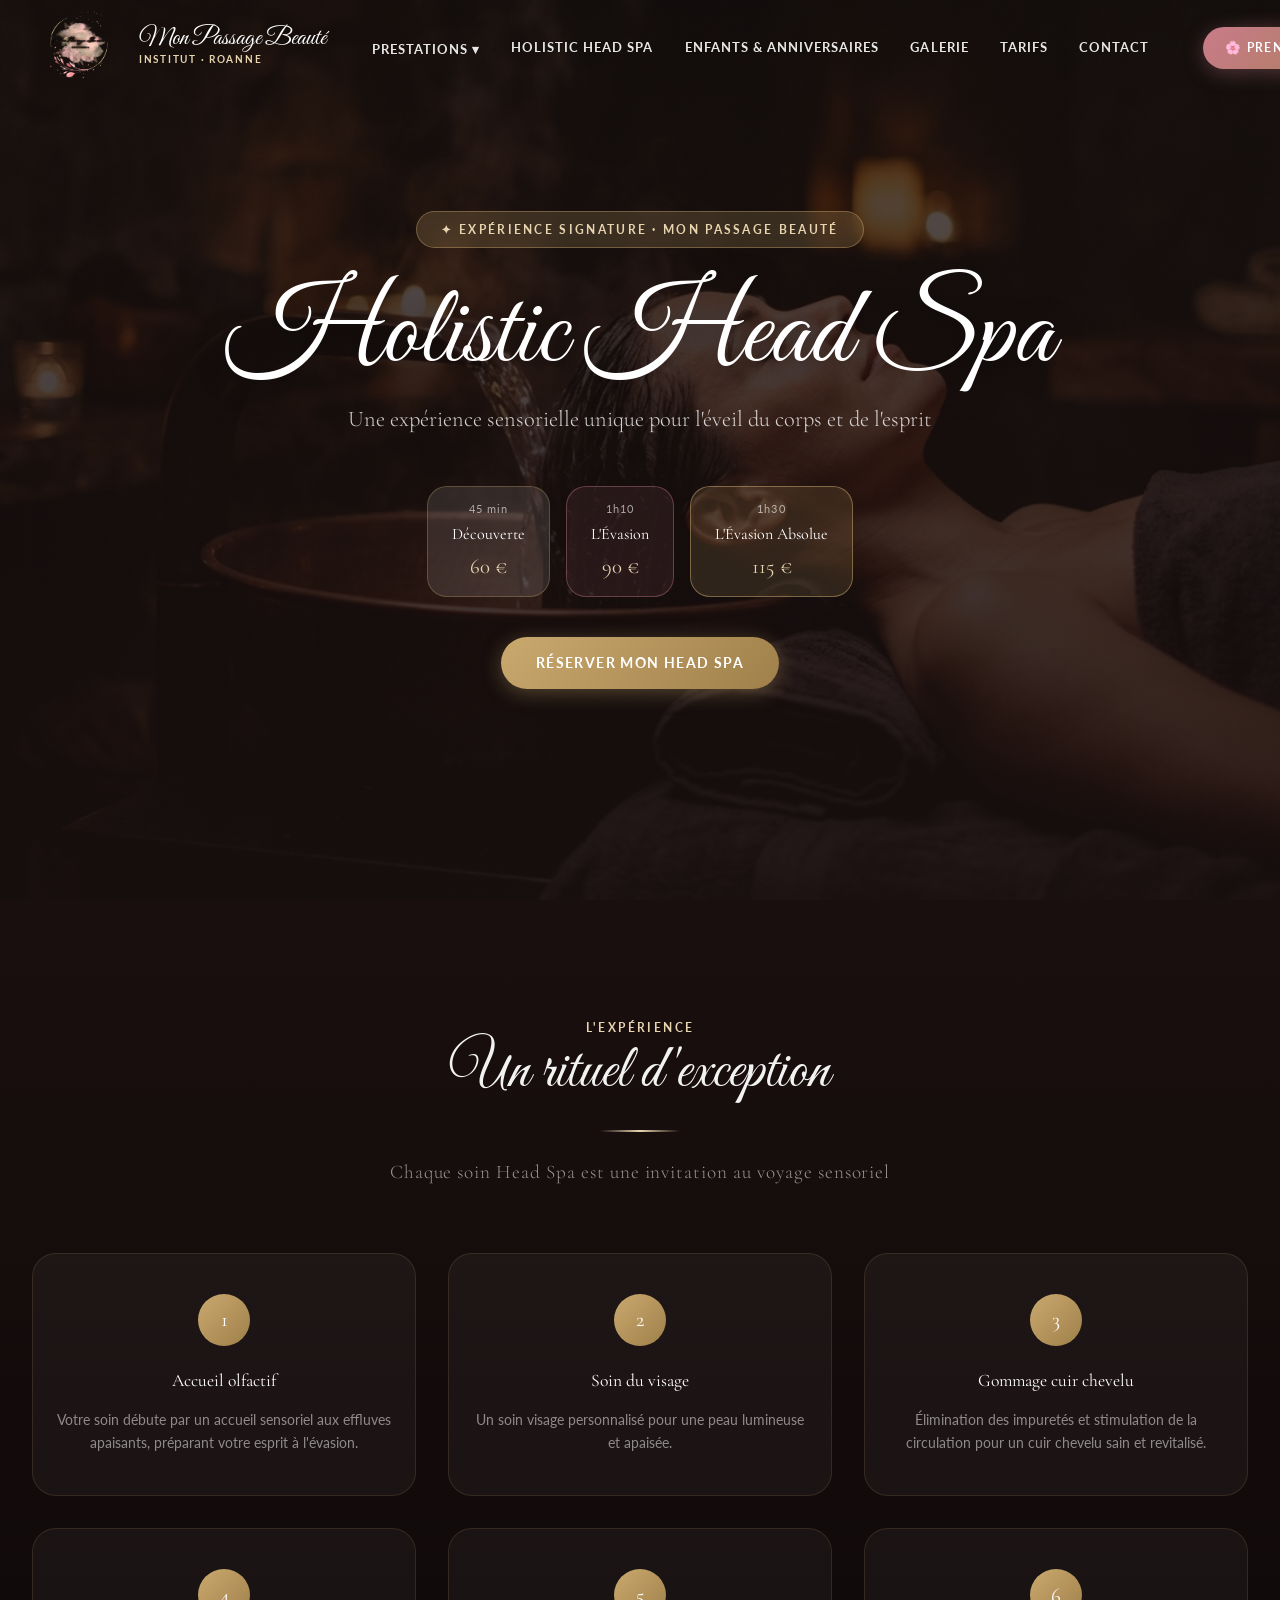
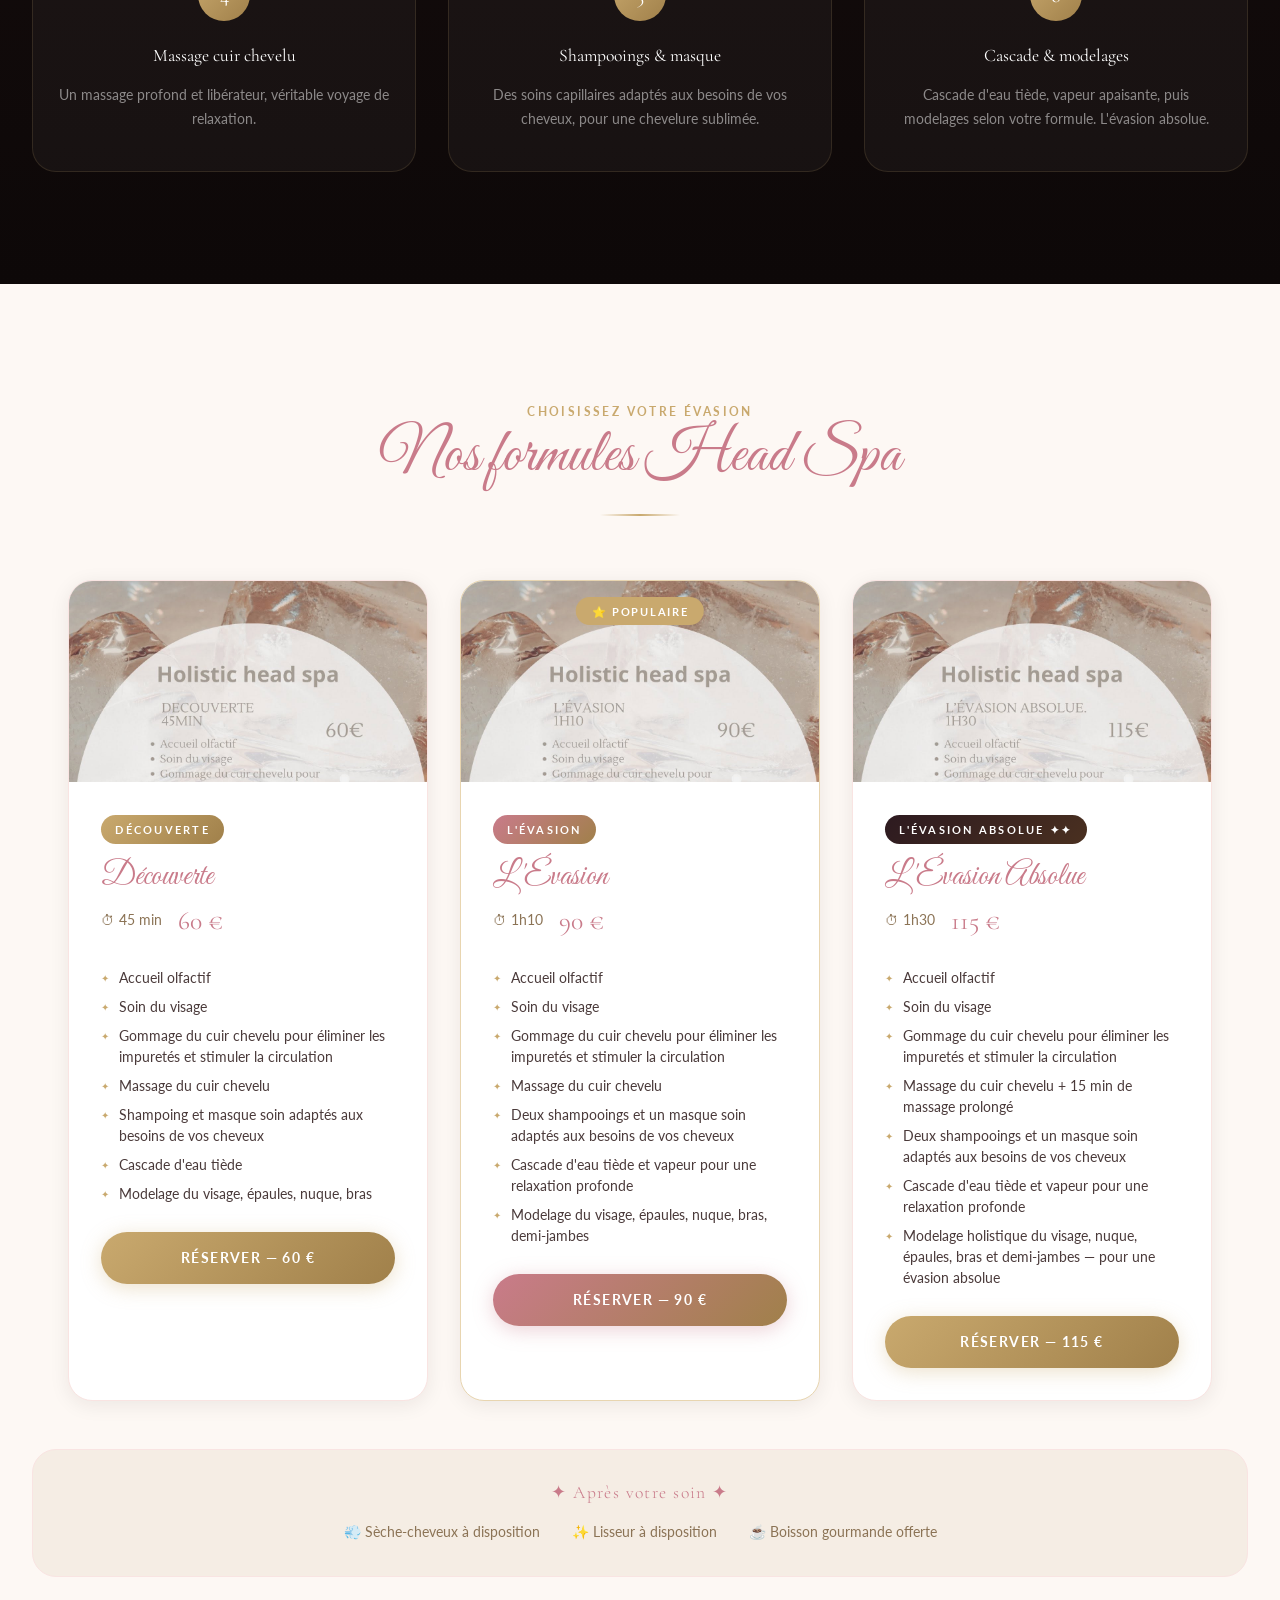
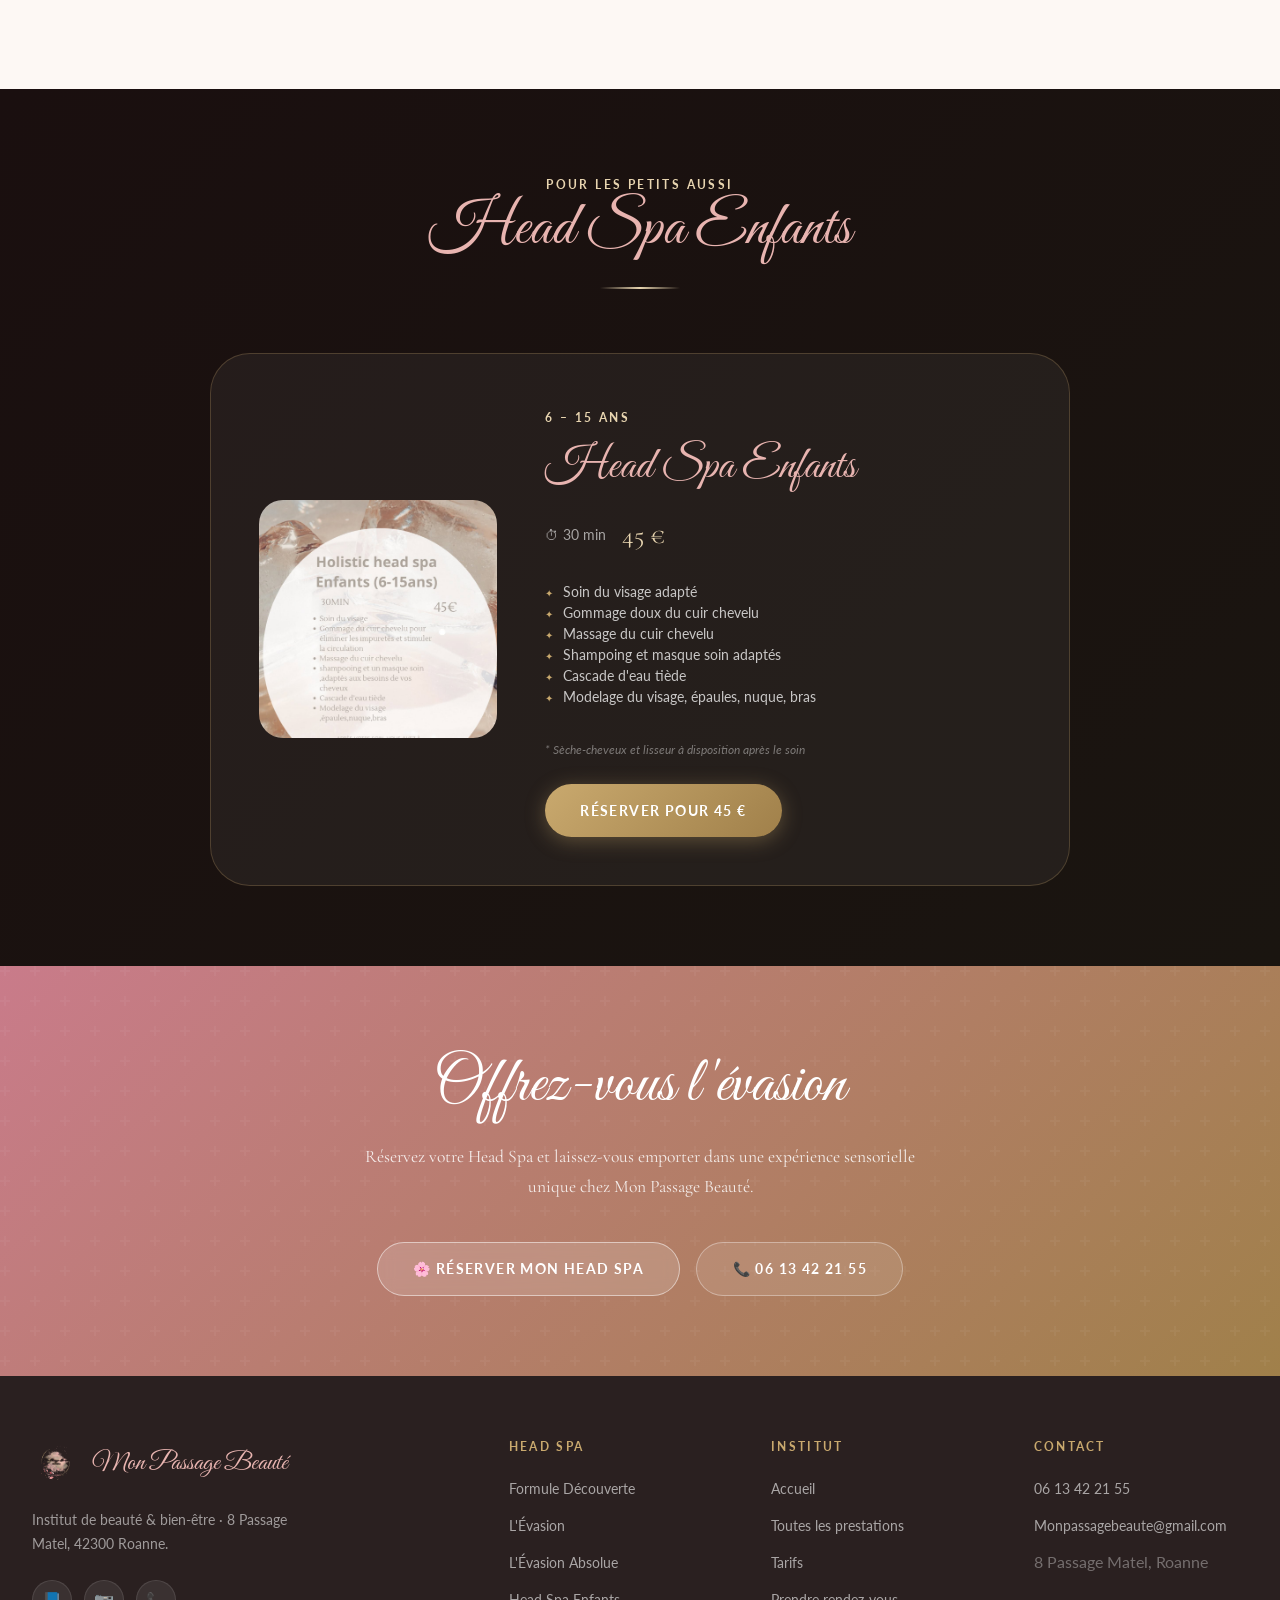
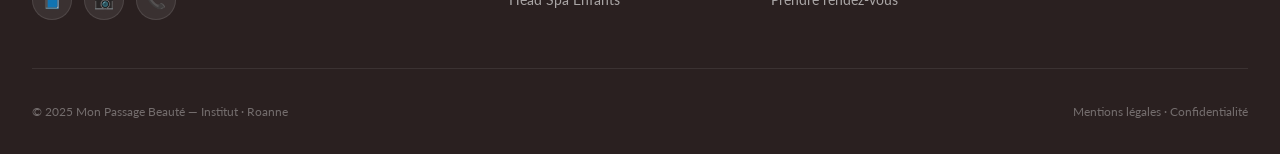
==== head-spa.html @ c28c37bc "feat: site Mon Passage Beaute - version initiale complete" ====
<!DOCTYPE html>
<html lang="fr">
<head>
  <meta charset="UTF-8">
  <meta name="viewport" content="width=device-width, initial-scale=1.0">
  <title>Holistic Head Spa — Mon Passage Beauté · Roanne</title>
  <meta name="description" content="Découvrez le Holistic Head Spa chez Mon Passage Beauté à Roanne. Accueil olfactif, gommage, massage cuir chevelu, cascade d'eau, modelages. Formules Découverte 60€, L'Évasion 90€, L'Évasion Absolue 115€.">
  <link rel="stylesheet" href="css/style.css">
  <link rel="preconnect" href="https://fonts.googleapis.com">
  <link rel="preconnect" href="https://fonts.gstatic.com" crossorigin>
  <style>
    .hs-hero {
      height: 100vh;
      min-height: 600px;
      display: flex;
      align-items: center;
      justify-content: center;
      position: relative;
      overflow: hidden;
      text-align: center;
      background: #1a0f0f;
    }
    .hs-hero-bg {
      position: absolute;
      inset: 0;
      background: url('assets/headspa-banner.jpg') center/cover no-repeat;
      opacity: 0.4;
      transform: scale(1.05);
      transition: transform 8s ease;
    }
    .hs-hero.loaded .hs-hero-bg { transform: scale(1); }
    .hs-hero-overlay {
      position: absolute;
      inset: 0;
      background: linear-gradient(to bottom, rgba(26,15,15,0.3) 0%, rgba(26,15,15,0.7) 100%);
    }
    .hs-hero-content {
      position: relative;
      z-index: 1;
      padding: 0 2rem;
      max-width: 900px;
    }
    .hs-hero-badge {
      display: inline-flex;
      align-items: center;
      gap: 0.5rem;
      background: rgba(201,169,110,0.2);
      border: 1px solid rgba(201,169,110,0.4);
      backdrop-filter: blur(8px);
      padding: 0.5rem 1.5rem;
      border-radius: 30px;
      font-size: 0.72rem;
      font-weight: 700;
      letter-spacing: 0.2em;
      text-transform: uppercase;
      color: var(--gold-light);
      margin-bottom: 2rem;
      opacity: 0;
      animation: fadeUp 0.8s 0.3s ease forwards;
    }
    .hs-hero-title {
      font-family: var(--font-script);
      font-size: clamp(3.5rem, 9vw, 7rem);
      color: var(--white);
      line-height: 1;
      text-shadow: 0 4px 30px rgba(0,0,0,0.4);
      margin-bottom: 0.5rem;
      opacity: 0;
      animation: fadeUp 0.9s 0.5s ease forwards;
    }
    .hs-hero-subtitle {
      font-family: var(--font-serif);
      font-size: clamp(1rem, 2.5vw, 1.4rem);
      color: rgba(255,255,255,0.8);
      font-weight: 300;
      margin-bottom: 3rem;
      opacity: 0;
      animation: fadeUp 0.9s 0.7s ease forwards;
    }
    .hs-hero-prices {
      display: flex;
      gap: 1rem;
      justify-content: center;
      flex-wrap: wrap;
      margin-bottom: 2.5rem;
      opacity: 0;
      animation: fadeUp 0.9s 0.85s ease forwards;
    }
    .hs-price-pill {
      background: rgba(255,255,255,0.1);
      border: 1px solid rgba(201,169,110,0.3);
      backdrop-filter: blur(8px);
      padding: 0.75rem 1.5rem;
      border-radius: 20px;
      text-align: center;
    }
    .hs-price-pill-dur { font-size: 0.7rem; color: rgba(255,255,255,0.6); letter-spacing: 0.1em; margin-bottom: 0.2rem; }
    .hs-price-pill-name { font-family: var(--font-serif); font-size: 1rem; color: var(--white); }
    .hs-price-pill-val { font-family: var(--font-serif); font-size: 1.3rem; color: var(--gold-light); }

    /* Experience section */
    .experience-section {
      background: linear-gradient(180deg, #1a0f0f 0%, #0d0808 100%);
      padding: 7rem 0;
      position: relative;
    }
    .experience-steps {
      display: grid;
      grid-template-columns: repeat(3, 1fr);
      gap: 2rem;
      margin-top: 3rem;
    }
    .exp-step {
      text-align: center;
      padding: 2.5rem 1.5rem;
      background: rgba(255,255,255,0.04);
      border-radius: var(--radius-lg);
      border: 1px solid rgba(201,169,110,0.15);
      transition: var(--transition);
    }
    .exp-step:hover {
      background: rgba(201,123,138,0.08);
      border-color: rgba(201,123,138,0.3);
      transform: translateY(-4px);
    }
    .exp-step-num {
      width: 52px; height: 52px;
      background: linear-gradient(135deg, var(--gold), var(--gold-dark));
      border-radius: 50%;
      display: flex; align-items: center; justify-content: center;
      font-family: var(--font-serif);
      font-size: 1.3rem;
      color: var(--white);
      margin: 0 auto 1.25rem;
    }
    .exp-step-title { font-family: var(--font-serif); font-size: 1.1rem; color: var(--white); margin-bottom: 0.75rem; }
    .exp-step-desc  { font-size: 0.875rem; color: rgba(255,255,255,0.5); line-height: 1.7; }
    .experience-section .section-label  { color: var(--gold-light); }
    .experience-section .section-title  { color: rgba(255,255,255,0.95); }
    .experience-section .section-subtitle { color: rgba(255,255,255,0.55); }
    .experience-section .section-divider { background: linear-gradient(90deg, transparent, var(--gold-light), transparent); }

    /* Formules section */
    .formules-section { background: var(--cream); padding: 7rem 0; }

    /* Enfants HS */
    .hs-enfants {
      background: linear-gradient(135deg, #1a0f0f, #1a1510);
      padding: 5rem 0;
    }
    .hs-enfants-card {
      background: rgba(255,255,255,0.05);
      border: 1px solid rgba(201,169,110,0.25);
      border-radius: var(--radius-xl);
      padding: 3rem;
      display: grid;
      grid-template-columns: 1fr 2fr;
      gap: 3rem;
      align-items: center;
      max-width: 860px;
      margin: 0 auto;
    }
    .hs-enfants-img {
      width: 100%;
      aspect-ratio: 1;
      object-fit: cover;
      object-position: top;
      border-radius: var(--radius-lg);
    }
    .hs-enfants .section-label { color: var(--gold-light); }
    .hs-enfants-title { font-family: var(--font-script); font-size: 2.8rem; color: var(--rose); margin-bottom: 0.5rem; }
    .hs-enfants-meta { display: flex; gap: 1rem; align-items: center; margin-bottom: 1.5rem; }
    .hs-enfants-dur  { color: rgba(255,255,255,0.6); font-size: 0.85rem; }
    .hs-enfants-price{ font-family: var(--font-serif); font-size: 1.6rem; color: var(--gold-light); }
    .hs-enfants-features { margin-bottom: 2rem; }

    /* After soin */
    .after-soin {
      background: rgba(201,169,110,0.08);
      border: 1px solid rgba(201,169,110,0.2);
      border-radius: var(--radius-lg);
      padding: 2rem;
      text-align: center;
      margin-top: 3rem;
    }
    .after-soin h3 { font-family: var(--font-serif); color: var(--gold-light); margin-bottom: 1rem; font-size: 1.1rem; letter-spacing: 0.08em; }
    .after-soin-items {
      display: flex;
      gap: 2rem;
      justify-content: center;
      flex-wrap: wrap;
    }
    .after-soin-item { color: rgba(255,255,255,0.65); font-size: 0.875rem; display: flex; align-items: center; gap: 0.4rem; }

    @media (max-width: 768px) {
      .experience-steps { grid-template-columns: 1fr; }
      .hs-enfants-card  { grid-template-columns: 1fr; }
      .hs-hero-prices   { flex-direction: column; align-items: center; }
    }
  </style>
</head>
<body>

<!-- HEADER -->
<header class="header" id="header">
  <div class="header-inner">
    <a href="index.html" class="header-logo">
      <img src="assets/logo.png" alt="Logo Mon Passage Beauté" width="52" height="52">
      <div class="logo-text">
        <span class="logo-name">Mon Passage Beauté</span>
        <span class="logo-tagline">Institut · Roanne</span>
      </div>
    </a>
    <nav class="nav">
      <div class="nav-dropdown">
        <a href="prestations.html" class="nav-link">Prestations ▾</a>
        <div class="nav-dropdown-menu">
          <a href="prestations.html#epilation">💫 Épilation</a>
          <a href="prestations.html#soins-visage">✨ Soins du visage</a>
          <a href="prestations.html#modelages">🌿 Modelages & Corps</a>
          <a href="prestations.html#manucure">💅 Manucure & Pieds</a>
          <a href="prestations.html#maquillage">💋 Maquillage</a>
          <a href="prestations.html#regard">👁️ Beauté du regard</a>
        </div>
      </div>
      <a href="head-spa.html" class="nav-link active">Holistic Head Spa</a>
      <a href="enfants.html" class="nav-link">Enfants & Anniversaires</a>
      <a href="galerie.html" class="nav-link">Galerie</a>
      <a href="tarifs.html" class="nav-link">Tarifs</a>
      <a href="contact.html" class="nav-link">Contact</a>
    </nav>
    <div class="nav-cta-wrap">
      <a href="contact.html#rdv" class="btn btn-primary nav-cta" id="header-rdv-btn">🌸 Prendre rendez-vous</a>
    </div>
    <button class="hamburger" id="hamburger" aria-label="Menu">
      <span></span><span></span><span></span>
    </button>
  </div>
</header>

<!-- Mobile Nav -->
<div class="mobile-nav" id="mobile-nav">
  <a href="index.html">Accueil</a>
  <div class="mobile-nav-divider"></div>
  <a href="prestations.html">Prestations</a>
  <a href="head-spa.html">Holistic Head Spa</a>
  <a href="enfants.html">Enfants & Anniversaires</a>
  <a href="galerie.html">Galerie</a>
  <a href="tarifs.html">Tarifs</a>
  <div class="mobile-nav-divider"></div>
  <a href="contact.html">Contact</a>
  <a href="contact.html#rdv" class="btn btn-primary mt-3">🌸 Prendre rendez-vous</a>
</div>

<!-- HERO HEAD SPA -->
<section class="hs-hero" id="headspa-hero">
  <div class="hs-hero-bg"></div>
  <div class="hs-hero-overlay"></div>
  <div class="hs-hero-content">
    <div class="hs-hero-badge">✦ Expérience signature · Mon Passage Beauté</div>
    <h1 class="hs-hero-title">Holistic Head Spa</h1>
    <p class="hs-hero-subtitle">Une expérience sensorielle unique pour l'éveil du corps et de l'esprit</p>
    <div class="hs-hero-prices">
      <div class="hs-price-pill">
        <div class="hs-price-pill-dur">45 min</div>
        <div class="hs-price-pill-name">Découverte</div>
        <div class="hs-price-pill-val">60 €</div>
      </div>
      <div class="hs-price-pill" style="border-color: rgba(201,123,138,0.4); background: rgba(201,123,138,0.1);">
        <div class="hs-price-pill-dur">1h10</div>
        <div class="hs-price-pill-name">L'Évasion</div>
        <div class="hs-price-pill-val">90 €</div>
      </div>
      <div class="hs-price-pill" style="border-color: rgba(201,169,110,0.5); background: rgba(201,169,110,0.15);">
        <div class="hs-price-pill-dur">1h30</div>
        <div class="hs-price-pill-name">L'Évasion Absolue</div>
        <div class="hs-price-pill-val">115 €</div>
      </div>
    </div>
    <div style="opacity:0; animation: fadeUp 0.9s 1s ease forwards;">
      <a href="contact.html#rdv" class="btn btn-gold" id="hs-hero-rdv">Réserver mon Head Spa</a>
    </div>
  </div>
</section>

<!-- EXPÉRIENCE EN ÉTAPES -->
<section class="experience-section" id="experience">
  <div class="container">
    <div class="section-header">
      <span class="section-label reveal">L'expérience</span>
      <h2 class="section-title reveal delay-1">Un rituel d'exception</h2>
      <div class="section-divider reveal delay-2"></div>
      <p class="section-subtitle reveal delay-3">Chaque soin Head Spa est une invitation au voyage sensoriel</p>
    </div>
    <div class="experience-steps">
      <div class="exp-step reveal delay-1">
        <div class="exp-step-num">1</div>
        <div class="exp-step-title">Accueil olfactif</div>
        <div class="exp-step-desc">Votre soin débute par un accueil sensoriel aux effluves apaisants, préparant votre esprit à l'évasion.</div>
      </div>
      <div class="exp-step reveal delay-2">
        <div class="exp-step-num">2</div>
        <div class="exp-step-title">Soin du visage</div>
        <div class="exp-step-desc">Un soin visage personnalisé pour une peau lumineuse et apaisée.</div>
      </div>
      <div class="exp-step reveal delay-3">
        <div class="exp-step-num">3</div>
        <div class="exp-step-title">Gommage cuir chevelu</div>
        <div class="exp-step-desc">Élimination des impuretés et stimulation de la circulation pour un cuir chevelu sain et revitalisé.</div>
      </div>
      <div class="exp-step reveal delay-1">
        <div class="exp-step-num">4</div>
        <div class="exp-step-title">Massage cuir chevelu</div>
        <div class="exp-step-desc">Un massage profond et libérateur, véritable voyage de relaxation.</div>
      </div>
      <div class="exp-step reveal delay-2">
        <div class="exp-step-num">5</div>
        <div class="exp-step-title">Shampooings & masque</div>
        <div class="exp-step-desc">Des soins capillaires adaptés aux besoins de vos cheveux, pour une chevelure sublimée.</div>
      </div>
      <div class="exp-step reveal delay-3">
        <div class="exp-step-num">6</div>
        <div class="exp-step-title">Cascade & modelages</div>
        <div class="exp-step-desc">Cascade d'eau tiède, vapeur apaisante, puis modelages selon votre formule. L'évasion absolue.</div>
      </div>
    </div>
  </div>
</section>

<!-- FORMULES -->
<section class="formules-section" id="formules">
  <div class="container">
    <div class="section-header">
      <span class="section-label reveal">Choisissez votre évasion</span>
      <h2 class="section-title reveal delay-1">Nos formules Head Spa</h2>
      <div class="section-divider reveal delay-2"></div>
    </div>

    <div class="headspa-grid">
      <!-- DÉCOUVERTE -->
      <div class="headspa-card reveal delay-1">
        <img src="assets/headspa-decouverte.jpg" alt="Holistic Head Spa Découverte 45 minutes 60 euros" class="headspa-card-img">
        <div class="headspa-card-body">
          <span class="headspa-card-tag">Découverte</span>
          <h2 class="headspa-card-title">Découverte</h2>
          <div class="headspa-card-meta">
            <span class="headspa-duration">⏱ 45 min</span>
            <span class="headspa-price">60 €</span>
          </div>
          <div class="headspa-features">
            <div class="headspa-feature">Accueil olfactif</div>
            <div class="headspa-feature">Soin du visage</div>
            <div class="headspa-feature">Gommage du cuir chevelu pour éliminer les impuretés et stimuler la circulation</div>
            <div class="headspa-feature">Massage du cuir chevelu</div>
            <div class="headspa-feature">Shampoing et masque soin adaptés aux besoins de vos cheveux</div>
            <div class="headspa-feature">Cascade d'eau tiède</div>
            <div class="headspa-feature">Modelage du visage, épaules, nuque, bras</div>
          </div>
          <a href="contact.html#rdv" class="btn btn-gold" id="fd-decouverte-rdv" style="width:100%; justify-content: center;">Réserver — 60 €</a>
        </div>
      </div>

      <!-- L'ÉVASION -->
      <div class="headspa-card reveal delay-2" style="border-color: var(--gold-light); position: relative;">
        <div style="position: absolute; top: 1rem; left: 50%; transform: translateX(-50%); background: var(--gold); color: white; font-size: 0.7rem; font-weight: 700; letter-spacing: 0.15em; padding: 0.3rem 1rem; border-radius: 20px; white-space: nowrap; z-index: 10;">⭐ POPULAIRE</div>
        <img src="assets/headspa-evasion.jpg" alt="Holistic Head Spa L'Évasion 1h10 90 euros" class="headspa-card-img">
        <div class="headspa-card-body">
          <span class="headspa-card-tag" style="background: linear-gradient(135deg, var(--rose-deep), var(--gold-dark));">L'Évasion</span>
          <h2 class="headspa-card-title">L'Évasion</h2>
          <div class="headspa-card-meta">
            <span class="headspa-duration">⏱ 1h10</span>
            <span class="headspa-price">90 €</span>
          </div>
          <div class="headspa-features">
            <div class="headspa-feature">Accueil olfactif</div>
            <div class="headspa-feature">Soin du visage</div>
            <div class="headspa-feature">Gommage du cuir chevelu pour éliminer les impuretés et stimuler la circulation</div>
            <div class="headspa-feature">Massage du cuir chevelu</div>
            <div class="headspa-feature">Deux shampooings et un masque soin adaptés aux besoins de vos cheveux</div>
            <div class="headspa-feature">Cascade d'eau tiède et vapeur pour une relaxation profonde</div>
            <div class="headspa-feature">Modelage du visage, épaules, nuque, bras, demi-jambes</div>
          </div>
          <a href="contact.html#rdv" class="btn btn-primary" id="fd-evasion-rdv" style="width:100%; justify-content: center;">Réserver — 90 €</a>
        </div>
      </div>

      <!-- L'ÉVASION ABSOLUE -->
      <div class="headspa-card reveal delay-3">
        <img src="assets/headspa-absolue.jpg" alt="Holistic Head Spa L'Évasion Absolue 1h30 115 euros" class="headspa-card-img">
        <div class="headspa-card-body">
          <span class="headspa-card-tag" style="background: linear-gradient(135deg, #2d1a20, #4a3020);">L'Évasion Absolue ✦✦</span>
          <h2 class="headspa-card-title">L'Évasion Absolue</h2>
          <div class="headspa-card-meta">
            <span class="headspa-duration">⏱ 1h30</span>
            <span class="headspa-price">115 €</span>
          </div>
          <div class="headspa-features">
            <div class="headspa-feature">Accueil olfactif</div>
            <div class="headspa-feature">Soin du visage</div>
            <div class="headspa-feature">Gommage du cuir chevelu pour éliminer les impuretés et stimuler la circulation</div>
            <div class="headspa-feature">Massage du cuir chevelu + 15 min de massage prolongé</div>
            <div class="headspa-feature">Deux shampooings et un masque soin adaptés aux besoins de vos cheveux</div>
            <div class="headspa-feature">Cascade d'eau tiède et vapeur pour une relaxation profonde</div>
            <div class="headspa-feature">Modelage holistique du visage, nuque, épaules, bras et demi-jambes — pour une évasion absolue</div>
          </div>
          <a href="contact.html#rdv" class="btn btn-gold" id="fd-absolue-rdv" style="width:100%; justify-content: center;">Réserver — 115 €</a>
        </div>
      </div>
    </div>

    <!-- After soin -->
    <div class="after-soin reveal" style="background: var(--cream-dark); border-color: var(--rose-light); margin-top: 3rem;">
      <h3 style="color: var(--rose-deep);">✦ Après votre soin ✦</h3>
      <div class="after-soin-items" style="color: var(--taupe);">
        <div class="after-soin-item" style="color: var(--taupe);">💨 Sèche-cheveux à disposition</div>
        <div class="after-soin-item" style="color: var(--taupe);">✨ Lisseur à disposition</div>
        <div class="after-soin-item" style="color: var(--taupe);">☕ Boisson gourmande offerte</div>
      </div>
    </div>
  </div>
</section>

<!-- HEAD SPA ENFANTS -->
<section class="hs-enfants" id="headspa-enfants">
  <div class="container">
    <div class="section-header">
      <span class="section-label reveal">Pour les petits aussi</span>
      <h2 class="section-title reveal delay-1" style="color: var(--rose);">Head Spa Enfants</h2>
      <div class="section-divider reveal delay-2" style="background: linear-gradient(90deg, transparent, var(--gold-light), transparent);"></div>
    </div>
    <div class="hs-enfants-card reveal">
      <img src="assets/headspa-enfants.jpg" alt="Holistic Head Spa Enfants 6-15 ans" class="hs-enfants-img">
      <div>
        <span class="section-label">6 – 15 ans</span>
        <div class="hs-enfants-title">Head Spa Enfants</div>
        <div class="hs-enfants-meta">
          <span class="hs-enfants-dur">⏱ 30 min</span>
          <span class="hs-enfants-price">45 €</span>
        </div>
        <div class="hs-enfants-features">
          <div class="headspa-feature" style="color: rgba(255,255,255,0.75);">Soin du visage adapté</div>
          <div class="headspa-feature" style="color: rgba(255,255,255,0.75);">Gommage doux du cuir chevelu</div>
          <div class="headspa-feature" style="color: rgba(255,255,255,0.75);">Massage du cuir chevelu</div>
          <div class="headspa-feature" style="color: rgba(255,255,255,0.75);">Shampoing et masque soin adaptés</div>
          <div class="headspa-feature" style="color: rgba(255,255,255,0.75);">Cascade d'eau tiède</div>
          <div class="headspa-feature" style="color: rgba(255,255,255,0.75);">Modelage du visage, épaules, nuque, bras</div>
        </div>
        <div style="font-size: 0.78rem; color: rgba(255,255,255,0.4); margin-bottom: 1.5rem; font-style: italic;">
          * Sèche-cheveux et lisseur à disposition après le soin
        </div>
        <a href="contact.html#rdv" class="btn btn-gold" id="hs-enfants-rdv">Réserver pour 45 €</a>
      </div>
    </div>
  </div>
</section>

<!-- CTA -->
<div class="cta-banner">
  <h2 class="cta-banner-title reveal">Offrez-vous l'évasion</h2>
  <p class="cta-banner-text reveal delay-1">Réservez votre Head Spa et laissez-vous emporter dans une expérience sensorielle unique chez Mon Passage Beauté.</p>
  <div class="cta-banner-ctas reveal delay-2">
    <a href="contact.html#rdv" class="btn btn-ghost" id="hs-cta-rdv">🌸 Réserver mon Head Spa</a>
    <a href="tel:0613422155" class="btn" style="background: rgba(255,255,255,0.1); color: white; border: 1.5px solid rgba(255,255,255,0.35);">📞 06 13 42 21 55</a>
  </div>
</div>

<!-- FOOTER -->
<footer class="footer">
  <div class="container">
    <div class="footer-grid">
      <div class="footer-brand">
        <div class="footer-logo">
          <img src="assets/logo.png" alt="Logo Mon Passage Beauté" width="48" height="48">
          <span class="footer-brand-name">Mon Passage Beauté</span>
        </div>
        <p class="footer-brand-desc">Institut de beauté & bien-être · 8 Passage Matel, 42300 Roanne.</p>
        <div class="footer-socials">
          <a href="https://www.facebook.com/monpassagebeaute" target="_blank" rel="noopener" class="footer-social">📘</a>
          <a href="https://www.instagram.com/monpassagebeaute" target="_blank" rel="noopener" class="footer-social">📷</a>
          <a href="tel:0613422155" class="footer-social">📞</a>
        </div>
      </div>
      <div class="footer-col">
        <h4>Head Spa</h4>
        <ul class="footer-links">
          <li><a href="#formules">Formule Découverte</a></li>
          <li><a href="#formules">L'Évasion</a></li>
          <li><a href="#formules">L'Évasion Absolue</a></li>
          <li><a href="#headspa-enfants">Head Spa Enfants</a></li>
        </ul>
      </div>
      <div class="footer-col">
        <h4>Institut</h4>
        <ul class="footer-links">
          <li><a href="index.html">Accueil</a></li>
          <li><a href="prestations.html">Toutes les prestations</a></li>
          <li><a href="tarifs.html">Tarifs</a></li>
          <li><a href="contact.html#rdv">Prendre rendez-vous</a></li>
        </ul>
      </div>
      <div class="footer-col">
        <h4>Contact</h4>
        <ul class="footer-links">
          <li><a href="tel:0613422155">06 13 42 21 55</a></li>
          <li><a href="mailto:Monpassagebeaute@gmail.com">Monpassagebeaute@gmail.com</a></li>
          <li><span style="color: rgba(255,255,255,0.35);">8 Passage Matel, Roanne</span></li>
        </ul>
      </div>
    </div>
    <div class="footer-bottom">
      <p>© 2025 Mon Passage Beauté — Institut · Roanne</p>
      <p><a href="#" style="color: rgba(255,255,255,0.35);">Mentions légales</a> · <a href="#" style="color: rgba(255,255,255,0.35);">Confidentialité</a></p>
    </div>
  </div>
</footer>

<button class="scroll-top" id="scroll-top">↑</button>
<div class="floating-cta">
  <a href="contact.html#rdv" class="btn btn-primary">🌸 Réserver</a>
</div>

<script>
  // Ken Burns pour hero Head Spa
  const hsHero = document.querySelector('.hs-hero');
  if (hsHero) setTimeout(() => hsHero.classList.add('loaded'), 100);
</script>
<script src="js/main.js?v=2"></script>
</body>
</html>
---- css/style.css ----
/* ============================================================
   MON PASSAGE BEAUTÉ — Design System Complet
   ============================================================ */

/* ── Google Fonts ── */
@import url('https://fonts.googleapis.com/css2?family=Great+Vibes&family=Cormorant+Garamond:ital,wght@0,300;0,400;0,500;0,600;1,300;1,400&family=Lato:wght@300;400;700&display=swap');

/* ── Variables CSS ── */
:root {
  --cream:       #fdf8f4;
  --cream-dark:  #f5ede4;
  --rose-light:  #f9e4e2;
  --rose:        #e8b4b0;
  --rose-deep:   #c97b8a;
  --gold:        #c9a96e;
  --gold-light:  #e8d5b0;
  --gold-dark:   #a0804a;
  --taupe:       #8b7355;
  --taupe-light: #b5a08a;
  --dark:        #2a2020;
  --dark-soft:   #4a3a3a;
  --white:       #ffffff;

  --font-script: 'Great Vibes', cursive;
  --font-serif:  'Cormorant Garamond', Georgia, serif;
  --font-sans:   'Lato', sans-serif;

  --shadow-soft: 0 4px 20px rgba(42, 20, 20, 0.08);
  --shadow-card: 0 8px 40px rgba(42, 20, 20, 0.12);
  --shadow-hover:0 16px 60px rgba(42, 20, 20, 0.18);

  --radius-sm:   8px;
  --radius-md:   16px;
  --radius-lg:   24px;
  --radius-xl:   40px;

  --transition:  all 0.35s cubic-bezier(0.4, 0, 0.2, 1);
  --transition-slow: all 0.6s cubic-bezier(0.4, 0, 0.2, 1);

  --max-width:   1280px;
  --header-h:    95px;
}

/* ── Reset & Base ── */
*, *::before, *::after { box-sizing: border-box; margin: 0; padding: 0; }

html { font-size: 16px; }

body {
  font-family: var(--font-sans);
  background-color: var(--cream);
  color: var(--dark);
  line-height: 1.7;
}

img { max-width: 100%; height: auto; display: block; }
a  { color: inherit; text-decoration: none; }
ul { list-style: none; }
button { cursor: pointer; border: none; background: none; font-family: inherit; }

/* ── Typography ── */
.script    { font-family: var(--font-script); }
.serif     { font-family: var(--font-serif); }
.sans      { font-family: var(--font-sans); }

h1, h2, h3, h4 { font-family: var(--font-serif); font-weight: 300; line-height: 1.25; color: var(--dark); }

.section-title {
  font-family: var(--font-script);
  font-size: clamp(2.5rem, 5vw, 3.8rem);
  color: var(--rose-deep);
  line-height: 1.1;
  margin-bottom: 0.5rem;
}

.section-subtitle {
  font-family: var(--font-serif);
  font-size: clamp(1rem, 2vw, 1.2rem);
  color: var(--taupe);
  font-weight: 300;
  letter-spacing: 0.05em;
  margin-bottom: 1rem;
}

.section-label {
  font-family: var(--font-sans);
  font-size: 0.75rem;
  font-weight: 700;
  letter-spacing: 0.2em;
  text-transform: uppercase;
  color: var(--gold);
}

/* ── Layout ── */
.container {
  max-width: var(--max-width);
  margin: 0 auto;
  padding: 0 2rem;
}

.section {
  padding: 6rem 0;
}

.section-header {
  text-align: center;
  margin-bottom: 4rem;
}

.section-divider {
  width: 80px;
  height: 2px;
  background: linear-gradient(90deg, transparent, var(--gold), transparent);
  margin: 1.5rem auto;
}

/* ── Buttons ── */
.btn {
  display: inline-flex;
  align-items: center;
  gap: 0.5rem;
  padding: 0.9rem 2.2rem;
  border-radius: var(--radius-xl);
  font-family: var(--font-sans);
  font-size: 0.875rem;
  font-weight: 700;
  letter-spacing: 0.1em;
  text-transform: uppercase;
  transition: var(--transition);
  white-space: nowrap;
}

.btn-primary {
  background: linear-gradient(135deg, var(--rose-deep), var(--gold-dark));
  color: var(--white);
  box-shadow: 0 4px 20px rgba(201, 123, 138, 0.35);
}
.btn-primary:hover {
  transform: translateY(-3px);
  box-shadow: 0 8px 30px rgba(201, 123, 138, 0.5);
}

.btn-secondary {
  background: transparent;
  color: var(--rose-deep);
  border: 1.5px solid var(--rose-deep);
}
.btn-secondary:hover {
  background: var(--rose-deep);
  color: var(--white);
  transform: translateY(-2px);
}

.btn-gold {
  background: linear-gradient(135deg, var(--gold), var(--gold-dark));
  color: var(--white);
  box-shadow: 0 4px 20px rgba(201, 169, 110, 0.35);
}
.btn-gold:hover {
  transform: translateY(-3px);
  box-shadow: 0 8px 30px rgba(201, 169, 110, 0.5);
}

.btn-ghost {
  background: rgba(255,255,255,0.15);
  color: var(--white);
  border: 1.5px solid rgba(255,255,255,0.5);
  backdrop-filter: blur(8px);
}
.btn-ghost:hover {
  background: rgba(255,255,255,0.25);
  border-color: var(--white);
  transform: translateY(-2px);
}

/* ── Header ── */
.header {
  position: fixed;
  top: 0; left: 0; right: 0;
  z-index: 1000;
  height: var(--header-h);
  display: flex;
  align-items: center;
  transition: var(--transition);
  padding: 0 2rem;
}

.header.transparent {
  background: transparent;
}

.header.scrolled {
  background: rgba(253, 248, 244, 0.97);
  backdrop-filter: blur(20px);
  box-shadow: 0 2px 20px rgba(42,20,20,0.1);
}

.header-inner {
  max-width: var(--max-width);
  width: 100%;
  margin: 0 auto;
  display: flex;
  align-items: center;
  justify-content: space-between;
  gap: 2rem;
}

.header-logo {
  display: flex;
  align-items: center;
  gap: 0.75rem;
  flex-shrink: 0;
}

.header-logo img {
  width: 95px;
  height: 95px;
  object-fit: contain;
  transition: var(--transition);
}

.header-logo:hover img { transform: scale(1.06); }

.logo-text {
  display: flex;
  flex-direction: column;
}

.logo-name {
  font-family: var(--font-script);
  font-size: 1.55rem;
  color: var(--rose-deep);
  line-height: 1;
}

.header.transparent .logo-name { color: var(--white); text-shadow: 0 2px 8px rgba(0,0,0,0.3); }

.logo-tagline {
  font-family: var(--font-sans);
  font-size: 0.6rem;
  font-weight: 700;
  letter-spacing: 0.18em;
  text-transform: uppercase;
  color: var(--gold);
}

.header.transparent .logo-tagline { color: var(--gold-light); }

.nav {
  display: flex;
  align-items: center;
  gap: 0.25rem;
}

.nav-link {
  font-family: var(--font-sans);
  font-size: 0.8rem;
  font-weight: 700;
  letter-spacing: 0.08em;
  text-transform: uppercase;
  color: var(--dark-soft);
  padding: 0.5rem 0.85rem;
  border-radius: var(--radius-sm);
  transition: var(--transition);
  white-space: nowrap;
}

.nav-link:hover { color: var(--rose-deep); background: var(--rose-light); }
.nav-link.active { color: var(--rose-deep); }

.header.transparent .nav-link { color: rgba(255,255,255,0.9); }
.header.transparent .nav-link:hover { color: var(--white); background: rgba(255,255,255,0.15); }

.nav-dropdown {
  position: relative;
}

.nav-dropdown-menu {
  position: absolute;
  top: calc(100% + 0.5rem);
  left: 50%;
  transform: translateX(-50%) translateY(-10px);
  min-width: 220px;
  background: var(--white);
  border-radius: var(--radius-md);
  box-shadow: var(--shadow-card);
  padding: 0.75rem;
  opacity: 0;
  visibility: hidden;
  transition: var(--transition);
  z-index: 100;
}

.nav-dropdown:hover .nav-dropdown-menu {
  opacity: 1;
  visibility: visible;
  transform: translateX(-50%) translateY(0);
}

.nav-dropdown-menu a {
  display: block;
  padding: 0.6rem 1rem;
  font-size: 0.82rem;
  color: var(--dark-soft);
  border-radius: var(--radius-sm);
  transition: var(--transition);
  letter-spacing: 0.05em;
}

.nav-dropdown-menu a:hover {
  background: var(--rose-light);
  color: var(--rose-deep);
  padding-left: 1.4rem;
}

.nav-cta {
  margin-left: 0.5rem;
  padding: 0.65rem 1.4rem;
  font-size: 0.78rem;
}

/* Hamburger */
.hamburger {
  display: none;
  flex-direction: column;
  gap: 5px;
  padding: 8px;
  border-radius: var(--radius-sm);
  z-index: 1001;
}

.hamburger span {
  display: block;
  width: 24px;
  height: 2px;
  background: var(--dark);
  border-radius: 2px;
  transition: var(--transition);
}

.header.transparent .hamburger span { background: var(--white); }

.hamburger.active span:nth-child(1) { transform: translateY(7px) rotate(45deg); }
.hamburger.active span:nth-child(2) { opacity: 0; }
.hamburger.active span:nth-child(3) { transform: translateY(-7px) rotate(-45deg); }

/* Mobile Nav */
.mobile-nav {
  display: none;
  position: fixed;
  top: 0; left: 0; right: 0; bottom: 0;
  background: var(--cream);
  z-index: 999;
  flex-direction: column;
  align-items: center;
  justify-content: center;
  gap: 1.5rem;
  opacity: 0;
  transition: var(--transition-slow);
}

.mobile-nav.open {
  opacity: 1;
}

.mobile-nav a {
  font-family: var(--font-serif);
  font-size: 1.8rem;
  font-weight: 300;
  color: var(--dark);
  transition: var(--transition);
  text-align: center;
}

.mobile-nav a:hover { color: var(--rose-deep); }

.mobile-nav-divider {
  width: 40px;
  height: 1px;
  background: var(--gold);
  margin: 0.5rem 0;
}

/* ── Hero ── */
.hero {
  position: relative;
  height: 100vh;
  min-height: 600px;
  display: flex;
  align-items: center;
  justify-content: center;
  overflow: hidden;
  text-align: center;
}

.hero-bg {
  position: absolute;
  inset: 0;
  background-size: cover;
  background-position: center;
  background-repeat: no-repeat;
  transform: scale(1.05);
  transition: transform 8s ease;
}

.hero-bg::after {
  content: '';
  position: absolute;
  inset: 0;
  background: linear-gradient(
    to bottom,
    rgba(42, 20, 20, 0.25) 0%,
    rgba(42, 20, 20, 0.45) 50%,
    rgba(42, 20, 20, 0.65) 100%
  );
}

.hero.loaded .hero-bg { transform: scale(1); }

.hero-content {
  position: relative;
  z-index: 1;
  max-width: 900px;
  padding: 0 2rem;
}

.hero-label {
  display: inline-block;
  font-size: 0.75rem;
  font-weight: 700;
  letter-spacing: 0.25em;
  text-transform: uppercase;
  color: var(--gold-light);
  margin-bottom: 1.5rem;
  opacity: 0;
  transform: translateY(20px);
  animation: fadeUp 0.8s 0.3s ease forwards;
}

.hero-title {
  font-family: var(--font-script);
  font-size: clamp(3.5rem, 9vw, 7rem);
  color: var(--white);
  line-height: 1;
  text-shadow: 0 4px 30px rgba(0,0,0,0.3);
  margin-bottom: 0.5rem;
  opacity: 0;
  transform: translateY(30px);
  animation: fadeUp 0.9s 0.5s ease forwards;
}

.hero-subtitle {
  font-family: var(--font-serif);
  font-size: clamp(1.1rem, 2.5vw, 1.5rem);
  color: rgba(255,255,255,0.9);
  font-weight: 300;
  letter-spacing: 0.05em;
  margin-bottom: 2.5rem;
  opacity: 0;
  transform: translateY(20px);
  animation: fadeUp 0.9s 0.7s ease forwards;
}

.hero-ctas {
  display: flex;
  gap: 1rem;
  justify-content: center;
  flex-wrap: wrap;
  opacity: 0;
  transform: translateY(20px);
  animation: fadeUp 0.9s 0.9s ease forwards;
}

.hero-scroll {
  position: absolute;
  bottom: 2rem;
  left: 50%;
  transform: translateX(-50%);
  display: flex;
  flex-direction: column;
  align-items: center;
  gap: 0.5rem;
  color: rgba(255,255,255,0.7);
  font-size: 0.7rem;
  letter-spacing: 0.15em;
  text-transform: uppercase;
  animation: bounce 2s infinite;
  z-index: 1;
}

.hero-scroll::after {
  content: '';
  width: 1px;
  height: 40px;
  background: linear-gradient(to bottom, rgba(255,255,255,0.7), transparent);
}

/* ── Cards ── */
.card {
  background: var(--white);
  border-radius: var(--radius-lg);
  overflow: hidden;
  box-shadow: var(--shadow-soft);
  transition: var(--transition);
}

.card:hover {
  transform: translateY(-6px);
  box-shadow: var(--shadow-hover);
}

.card-img {
  width: 100%;
  aspect-ratio: 4/3;
  object-fit: cover;
  transition: var(--transition-slow);
}

.card:hover .card-img { transform: scale(1.04); }

.card-body {
  padding: 1.75rem;
}

.card-category {
  font-size: 0.7rem;
  font-weight: 700;
  letter-spacing: 0.2em;
  text-transform: uppercase;
  color: var(--gold);
  margin-bottom: 0.5rem;
}

.card-title {
  font-family: var(--font-serif);
  font-size: 1.25rem;
  color: var(--dark);
  margin-bottom: 0.5rem;
}

.card-desc {
  font-size: 0.9rem;
  color: var(--taupe);
  line-height: 1.6;
  margin-bottom: 1.25rem;
}

.card-footer {
  display: flex;
  align-items: center;
  justify-content: space-between;
  gap: 0.5rem;
  flex-wrap: wrap;
}

.price-badge {
  font-family: var(--font-serif);
  font-size: 1.3rem;
  font-weight: 400;
  color: var(--rose-deep);
}

.duration-badge {
  font-size: 0.78rem;
  color: var(--taupe-light);
  background: var(--cream-dark);
  padding: 0.25rem 0.75rem;
  border-radius: 20px;
}

/* ── Prestation Category Grid ── */
.categories-grid {
  display: grid;
  grid-template-columns: repeat(auto-fill, minmax(260px, 1fr));
  gap: 1.5rem;
}

.category-card {
  position: relative;
  border-radius: var(--radius-lg);
  overflow: hidden;
  aspect-ratio: 3/2;
  cursor: pointer;
  background: var(--cream-dark);
  transition: var(--transition);
}

.category-card:hover { transform: translateY(-4px); box-shadow: var(--shadow-hover); }

.category-card-bg {
  position: absolute;
  inset: 0;
  background-size: cover;
  background-position: center;
  transition: var(--transition-slow);
}

.category-card:hover .category-card-bg { transform: scale(1.06); }

.category-card-overlay {
  position: absolute;
  inset: 0;
  background: linear-gradient(to top, rgba(42,20,20,0.75) 0%, rgba(42,20,20,0.1) 60%);
  transition: var(--transition);
}

.category-card:hover .category-card-overlay {
  background: linear-gradient(to top, rgba(201,123,138,0.8) 0%, rgba(42,20,20,0.2) 60%);
}

.category-card-icon {
  position: absolute;
  top: 1rem;
  right: 1rem;
  width: 44px;
  height: 44px;
  background: rgba(255,255,255,0.2);
  backdrop-filter: blur(8px);
  border-radius: 50%;
  display: flex;
  align-items: center;
  justify-content: center;
  font-size: 1.3rem;
  border: 1px solid rgba(255,255,255,0.3);
}

.category-card-content {
  position: absolute;
  bottom: 0;
  left: 0; right: 0;
  padding: 1.5rem;
}

.category-card-title {
  font-family: var(--font-serif);
  font-size: 1.2rem;
  color: var(--white);
  font-weight: 400;
  margin-bottom: 0.25rem;
}

.category-card-count {
  font-size: 0.75rem;
  color: rgba(255,255,255,0.75);
  letter-spacing: 0.1em;
}

/* ── Prestation List (tarifs style) ── */
.prestation-list { display: flex; flex-direction: column; gap: 0; }

.prestation-item {
  display: flex;
  align-items: baseline;
  justify-content: space-between;
  gap: 1rem;
  padding: 1rem 0;
  border-bottom: 1px dashed var(--cream-dark);
  transition: var(--transition);
}

.prestation-item:last-child { border-bottom: none; }
.prestation-item:hover { padding-left: 0.5rem; }

.prestation-name {
  font-family: var(--font-serif);
  font-size: 1rem;
  color: var(--dark-soft);
  flex: 1;
}

.prestation-duration {
  font-size: 0.78rem;
  color: var(--taupe-light);
  white-space: nowrap;
}

.prestation-dots {
  flex: 1;
  border-bottom: 1px dotted var(--rose-light);
  margin: 0 0.5rem;
  min-width: 20px;
}

.prestation-price {
  font-family: var(--font-serif);
  font-size: 1.1rem;
  color: var(--rose-deep);
  white-space: nowrap;
  font-weight: 400;
}

.prestation-confirm {
  font-size: 0.7rem;
  color: var(--gold);
  font-style: italic;
}

/* ── Tarif Section ── */
.tarif-category {
  background: var(--white);
  border-radius: var(--radius-lg);
  padding: 2.5rem;
  box-shadow: var(--shadow-soft);
  margin-bottom: 2rem;
}

.tarif-category-header {
  display: flex;
  align-items: center;
  gap: 1rem;
  margin-bottom: 2rem;
  padding-bottom: 1.25rem;
  border-bottom: 1px solid var(--rose-light);
}

.tarif-category-icon {
  width: 52px;
  height: 52px;
  background: var(--rose-light);
  border-radius: 50%;
  display: flex;
  align-items: center;
  justify-content: center;
  font-size: 1.4rem;
  flex-shrink: 0;
}

.tarif-category-name {
  font-family: var(--font-script);
  font-size: 2rem;
  color: var(--rose-deep);
}

/* ── Head Spa Cards ── */
.headspa-grid {
  display: flex;
  flex-wrap: wrap;
  justify-content: center;
  gap: 2rem;
}

.headspa-card {
  width: 100%;
  max-width: 360px;
  background: var(--white);
  border-radius: var(--radius-lg);
  overflow: hidden;
  box-shadow: var(--shadow-soft);
  transition: var(--transition);
  border: 1px solid var(--rose-light);
}

.headspa-card:hover {
  transform: translateY(-6px);
  box-shadow: var(--shadow-hover);
  border-color: var(--gold-light);
}

.headspa-card-img {
  width: 100%;
  aspect-ratio: 16/9;
  object-fit: cover;
  object-position: center top;
  transition: var(--transition-slow);
  filter: brightness(0.95);
}

.headspa-card:hover .headspa-card-img {
  transform: scale(1.04);
  filter: brightness(1);
}

.headspa-card-body {
  padding: 2rem;
}

.headspa-card-tag {
  display: inline-block;
  font-size: 0.7rem;
  font-weight: 700;
  letter-spacing: 0.2em;
  text-transform: uppercase;
  color: var(--white);
  background: linear-gradient(135deg, var(--gold), var(--gold-dark));
  padding: 0.3rem 0.9rem;
  border-radius: 20px;
  margin-bottom: 1rem;
}

.headspa-card-title {
  font-family: var(--font-script);
  font-size: 2rem;
  color: var(--rose-deep);
  margin-bottom: 0.25rem;
  line-height: 1.1;
}

.headspa-card-meta {
  display: flex;
  gap: 1rem;
  align-items: center;
  margin-bottom: 1.5rem;
}

.headspa-duration {
  font-size: 0.85rem;
  color: var(--taupe);
  display: flex;
  align-items: center;
  gap: 0.35rem;
}

.headspa-price {
  font-family: var(--font-serif);
  font-size: 1.6rem;
  color: var(--rose-deep);
}

.headspa-features {
  display: flex;
  flex-direction: column;
  gap: 0.5rem;
  margin-bottom: 1.75rem;
}

.headspa-feature {
  display: flex;
  align-items: flex-start;
  gap: 0.6rem;
  font-size: 0.875rem;
  color: var(--dark-soft);
  line-height: 1.5;
}

.headspa-feature::before {
  content: '✦';
  color: var(--gold);
  font-size: 0.6rem;
  margin-top: 0.35rem;
  flex-shrink: 0;
}

/* ── Enfants Cards ── */
.enfants-grid {
  display: grid;
  grid-template-columns: repeat(auto-fill, minmax(240px, 1fr));
  gap: 1.5rem;
}

.enfant-card {
  background: var(--white);
  border-radius: var(--radius-lg);
  padding: 2rem;
  box-shadow: var(--shadow-soft);
  text-align: center;
  transition: var(--transition);
  border-top: 3px solid var(--rose);
}

.enfant-card:hover {
  transform: translateY(-6px);
  box-shadow: var(--shadow-hover);
  border-top-color: var(--rose-deep);
}

.enfant-card-emoji {
  font-size: 2.5rem;
  margin-bottom: 1rem;
  display: block;
}

.enfant-card-title {
  font-family: var(--font-serif);
  font-size: 1.15rem;
  color: var(--dark);
  margin-bottom: 0.35rem;
}

.enfant-card-desc {
  font-size: 0.85rem;
  color: var(--taupe);
  margin-bottom: 1.25rem;
  min-height: 3rem;
}

.enfant-card-footer {
  display: flex;
  justify-content: center;
  gap: 1rem;
  align-items: center;
}

/* ── Galerie ── */
.gallery-grid {
  display: grid;
  grid-template-columns: repeat(3, 1fr);
  gap: 0.75rem;
}

.gallery-item {
  position: relative;
  overflow: hidden;
  border-radius: var(--radius-md);
  cursor: pointer;
  aspect-ratio: 1;
  background: var(--cream-dark);
}

.gallery-item:first-child,
.gallery-item:nth-child(4) {
  grid-column: span 2;
  aspect-ratio: 2/1;
}

.gallery-item img {
  width: 100%;
  height: 100%;
  object-fit: cover;
  transition: var(--transition-slow);
}

.gallery-item:hover img { transform: scale(1.08); }

.gallery-overlay {
  position: absolute;
  inset: 0;
  background: rgba(201,123,138,0);
  display: flex;
  align-items: center;
  justify-content: center;
  transition: var(--transition);
  color: var(--white);
  font-size: 2rem;
}

.gallery-item:hover .gallery-overlay {
  background: rgba(201,123,138,0.4);
}

/* Gallery Placeholder */
.gallery-placeholder {
  display: flex;
  flex-direction: column;
  align-items: center;
  justify-content: center;
  gap: 0.75rem;
  background: linear-gradient(135deg, var(--cream-dark), var(--rose-light));
  color: var(--taupe);
  font-size: 0.8rem;
  text-align: center;
  padding: 1rem;
  border: 2px dashed var(--rose);
}

.gallery-placeholder .ph-icon {
  font-size: 2.5rem;
  opacity: 0.5;
}

/* ── Lightbox ── */
.lightbox {
  position: fixed;
  inset: 0;
  background: rgba(0,0,0,0.92);
  z-index: 9999;
  display: flex;
  align-items: center;
  justify-content: center;
  padding: 2rem;
  opacity: 0;
  visibility: hidden;
  transition: var(--transition);
}

.lightbox.open {
  opacity: 1;
  visibility: visible;
}

.lightbox img {
  max-width: 100%;
  max-height: 90vh;
  object-fit: contain;
  border-radius: var(--radius-md);
}

.lightbox-close {
  position: absolute;
  top: 1.5rem;
  right: 1.5rem;
  width: 48px;
  height: 48px;
  background: rgba(255,255,255,0.15);
  border-radius: 50%;
  display: flex;
  align-items: center;
  justify-content: center;
  color: var(--white);
  font-size: 1.5rem;
  cursor: pointer;
  transition: var(--transition);
}

.lightbox-close:hover { background: rgba(255,255,255,0.25); }

/* ── Info Section ── */
.info-grid {
  display: grid;
  grid-template-columns: repeat(3, 1fr);
  gap: 2rem;
}

.info-card {
  text-align: center;
  padding: 2.5rem 2rem;
  background: var(--white);
  border-radius: var(--radius-lg);
  box-shadow: var(--shadow-soft);
  transition: var(--transition);
}

.info-card:hover { transform: translateY(-4px); box-shadow: var(--shadow-card); }

.info-card-icon {
  width: 64px;
  height: 64px;
  background: linear-gradient(135deg, var(--rose-light), var(--cream-dark));
  border-radius: 50%;
  display: flex;
  align-items: center;
  justify-content: center;
  font-size: 1.75rem;
  margin: 0 auto 1.25rem;
}

.info-card-title {
  font-family: var(--font-serif);
  font-size: 1.1rem;
  color: var(--dark);
  margin-bottom: 0.75rem;
}

.info-card-content {
  font-size: 0.9rem;
  color: var(--taupe);
  line-height: 1.8;
}

.info-card-content a {
  color: var(--rose-deep);
  transition: var(--transition);
}

.info-card-content a:hover { color: var(--gold-dark); text-decoration: underline; }

/* ── Horaires ── */
.horaires-table {
  width: 100%;
  border-collapse: collapse;
}

.horaires-table tr {
  border-bottom: 1px solid var(--cream-dark);
  transition: var(--transition);
}

.horaires-table tr:hover { background: var(--rose-light); }
.horaires-table tr:last-child { border-bottom: none; }

.horaires-table td {
  padding: 0.85rem 1rem;
  font-size: 0.9rem;
}

.horaires-table td:first-child {
  font-weight: 700;
  color: var(--dark);
  text-transform: uppercase;
  letter-spacing: 0.05em;
  font-size: 0.82rem;
}

.horaires-table td:last-child { color: var(--taupe); text-align: right; }

.horaire-closed { color: var(--rose-deep) !important; font-style: italic; }
.horaire-rdv { color: var(--gold-dark) !important; }

/* ── Contact Form ── */
.contact-form {
  display: flex;
  flex-direction: column;
  gap: 1.25rem;
}

.form-row {
  display: grid;
  grid-template-columns: 1fr 1fr;
  gap: 1.25rem;
}

.form-group {
  display: flex;
  flex-direction: column;
  gap: 0.5rem;
}

.form-label {
  font-size: 0.78rem;
  font-weight: 700;
  letter-spacing: 0.1em;
  text-transform: uppercase;
  color: var(--taupe);
}

.form-control {
  padding: 0.9rem 1.2rem;
  border: 1.5px solid var(--rose-light);
  border-radius: var(--radius-md);
  font-family: var(--font-sans);
  font-size: 0.9rem;
  color: var(--dark);
  background: var(--white);
  transition: var(--transition);
  outline: none;
}

.form-control:focus {
  border-color: var(--rose-deep);
  box-shadow: 0 0 0 3px rgba(201,123,138,0.12);
}

.form-control.error { border-color: #e05252; }
.form-error { font-size: 0.78rem; color: #e05252; margin-top: 0.25rem; }
.form-success { 
  padding: 1.5rem;
  background: linear-gradient(135deg, var(--rose-light), var(--cream-dark));
  border-radius: var(--radius-md);
  text-align: center;
  font-family: var(--font-serif);
  font-size: 1.1rem;
  color: var(--rose-deep);
}

textarea.form-control {
  resize: vertical;
  min-height: 140px;
}

select.form-control {
  cursor: pointer;
  appearance: none;
  background-image: url("data:image/svg+xml,%3Csvg xmlns='http://www.w3.org/2000/svg' width='12' height='8' viewBox='0 0 12 8'%3E%3Cpath d='M1 1l5 5 5-5' stroke='%23c97b8a' stroke-width='2' fill='none' stroke-linecap='round'/%3E%3C/svg%3E");
  background-repeat: no-repeat;
  background-position: right 1rem center;
  padding-right: 2.5rem;
}

/* ── CTA Banner ── */
.cta-banner {
  background: linear-gradient(135deg, var(--rose-deep) 0%, var(--gold-dark) 100%);
  padding: 5rem 2rem;
  text-align: center;
  position: relative;
  overflow: hidden;
}

.cta-banner::before {
  content: '';
  position: absolute;
  inset: 0;
  background: url("data:image/svg+xml,%3Csvg width='60' height='60' viewBox='0 0 60 60' xmlns='http://www.w3.org/2000/svg'%3E%3Cg fill='none' fill-rule='evenodd'%3E%3Cg fill='%23ffffff' fill-opacity='0.04'%3E%3Cpath d='M36 34v-4h-2v4h-4v2h4v4h2v-4h4v-2h-4zm0-30V0h-2v4h-4v2h4v4h2V6h4V4h-4zM6 34v-4H4v4H0v2h4v4h2v-4h4v-2H6zM6 4V0H4v4H0v2h4v4h2V6h4V4H6z'/%3E%3C/g%3E%3C/g%3E%3C/svg%3E");
}

.cta-banner-title {
  font-family: var(--font-script);
  font-size: clamp(2.5rem, 5vw, 4rem);
  color: var(--white);
  margin-bottom: 1rem;
  position: relative;
}

.cta-banner-text {
  font-family: var(--font-serif);
  font-size: 1.1rem;
  color: rgba(255,255,255,0.85);
  margin-bottom: 2.5rem;
  max-width: 600px;
  margin-left: auto;
  margin-right: auto;
  position: relative;
}

.cta-banner-ctas {
  display: flex;
  gap: 1rem;
  justify-content: center;
  flex-wrap: wrap;
  position: relative;
}

/* ── Footer ── */
.footer {
  background: var(--dark);
  color: rgba(255,255,255,0.75);
  padding: 4rem 0 2rem;
}

.footer-grid {
  display: grid;
  grid-template-columns: 2fr 1fr 1fr 1fr;
  gap: 3rem;
  margin-bottom: 3rem;
}

.footer-brand {}
.footer-logo {
  display: flex;
  align-items: center;
  gap: 0.75rem;
  margin-bottom: 1.25rem;
}

.footer-logo img {
  width: 48px;
  height: 48px;
  object-fit: contain;
  border-radius: 50%;
  opacity: 0.9;
}

.footer-brand-name {
  font-family: var(--font-script);
  font-size: 1.6rem;
  color: var(--rose);
}

.footer-brand-desc {
  font-size: 0.875rem;
  line-height: 1.7;
  color: rgba(255,255,255,0.55);
  margin-bottom: 1.5rem;
  max-width: 280px;
}

.footer-socials {
  display: flex;
  gap: 0.75rem;
}

.footer-social {
  width: 40px;
  height: 40px;
  background: rgba(255,255,255,0.08);
  border-radius: 50%;
  display: flex;
  align-items: center;
  justify-content: center;
  font-size: 1rem;
  color: rgba(255,255,255,0.7);
  transition: var(--transition);
  border: 1px solid rgba(255,255,255,0.1);
  text-decoration: none;
}

.footer-social:hover {
  background: var(--rose-deep);
  color: var(--white);
  border-color: var(--rose-deep);
  transform: translateY(-2px);
}

.footer-col h4 {
  font-family: var(--font-sans);
  font-size: 0.72rem;
  font-weight: 700;
  letter-spacing: 0.2em;
  text-transform: uppercase;
  color: var(--gold);
  margin-bottom: 1.25rem;
}

.footer-links { display: flex; flex-direction: column; gap: 0.6rem; }

.footer-links a {
  font-size: 0.875rem;
  color: rgba(255,255,255,0.6);
  transition: var(--transition);
}

.footer-links a:hover { color: var(--rose); padding-left: 0.35rem; }

.footer-bottom {
  border-top: 1px solid rgba(255,255,255,0.08);
  padding-top: 2rem;
  display: flex;
  align-items: center;
  justify-content: space-between;
  gap: 1rem;
  flex-wrap: wrap;
}

.footer-bottom p {
  font-size: 0.78rem;
  color: rgba(255,255,255,0.35);
}

/* ── Animations ── */
@keyframes fadeUp {
  to { opacity: 1; transform: translateY(0); }
}

@keyframes bounce {
  0%, 100% { transform: translateX(-50%) translateY(0); }
  50%       { transform: translateX(-50%) translateY(-8px); }
}

@keyframes shimmer {
  0%   { background-position: -200% 0; }
  100% { background-position: 200% 0; }
}

/* Scroll Reveal */
.reveal {
  opacity: 0;
  transform: translateY(40px);
  transition: opacity 0.7s ease, transform 0.7s ease;
}

.reveal.visible {
  opacity: 1;
  transform: translateY(0);
}

.reveal-left {
  opacity: 0;
  transform: translateX(-40px);
  transition: opacity 0.7s ease, transform 0.7s ease;
}
.reveal-left.visible { opacity: 1; transform: translateX(0); }

.reveal-right {
  opacity: 0;
  transform: translateX(40px);
  transition: opacity 0.7s ease, transform 0.7s ease;
}
.reveal-right.visible { opacity: 1; transform: translateX(0); }

/* Stagger delays */
.delay-1 { transition-delay: 0.1s; }
.delay-2 { transition-delay: 0.2s; }
.delay-3 { transition-delay: 0.3s; }
.delay-4 { transition-delay: 0.4s; }
.delay-5 { transition-delay: 0.5s; }

/* ── Badges ── */
.badge {
  display: inline-flex;
  align-items: center;
  gap: 0.35rem;
  padding: 0.3rem 0.9rem;
  border-radius: 20px;
  font-size: 0.7rem;
  font-weight: 700;
  letter-spacing: 0.1em;
  text-transform: uppercase;
}

.badge-new   { background: var(--gold-light); color: var(--gold-dark); }
.badge-pop   { background: var(--rose-light); color: var(--rose-deep); }
.badge-promo { background: #fef3c7; color: #92400e; }

/* ── Page Hero (sous-pages) ── */
.page-hero {
  height: 42vh;
  min-height: 300px;
  display: flex;
  align-items: center;
  justify-content: center;
  position: relative;
  overflow: hidden;
  text-align: center;
  margin-top: var(--header-h);
  background: var(--dark);
}

.page-hero-bg {
  position: absolute;
  inset: 0;
  background-size: cover;
  background-position: center;
  opacity: 0.5;
}

.page-hero-content {
  position: relative;
  z-index: 1;
  padding: 0 2rem;
}

.page-hero-label {
  font-size: 0.72rem;
  font-weight: 700;
  letter-spacing: 0.25em;
  text-transform: uppercase;
  color: rgba(255,255,255,0.75);
  margin-bottom: 1rem;
  display: block;
}

.page-hero-title {
  font-family: var(--font-script);
  font-size: clamp(3rem, 7vw, 5.5rem);
  color: var(--white);
  text-shadow: 0 4px 20px rgba(0,0,0,0.2);
  line-height: 1;
  margin-bottom: 0.75rem;
}

.page-hero-subtitle {
  font-family: var(--font-serif);
  font-size: clamp(1rem, 2vw, 1.25rem);
  color: rgba(255,255,255,0.85);
  font-weight: 300;
}

/* ── Breadcrumb ── */
.breadcrumb {
  display: flex;
  align-items: center;
  gap: 0.5rem;
  font-size: 0.78rem;
  color: var(--taupe-light);
  margin-bottom: 2rem;
}
.breadcrumb a { color: var(--rose-deep); transition: var(--transition); }
.breadcrumb a:hover { color: var(--gold-dark); }
.breadcrumb-sep { color: var(--rose-light); }

/* ── Tabs ── */
.tabs {
  display: flex;
  gap: 0.5rem;
  flex-wrap: wrap;
  margin-bottom: 2.5rem;
}

.tab-btn {
  padding: 0.6rem 1.4rem;
  border-radius: var(--radius-xl);
  font-size: 0.82rem;
  font-weight: 700;
  letter-spacing: 0.06em;
  color: var(--taupe);
  background: var(--white);
  border: 1.5px solid var(--rose-light);
  transition: var(--transition);
  cursor: pointer;
}

.tab-btn:hover { border-color: var(--rose-deep); color: var(--rose-deep); }
.tab-btn.active {
  background: var(--rose-deep);
  color: var(--white);
  border-color: var(--rose-deep);
}

/* ── Special Blocks ── */
.headspa-experience {
  background: linear-gradient(135deg, #1a1010 0%, #2d1a1a 100%);
  padding: 6rem 0;
  position: relative;
  overflow: hidden;
}

.headspa-experience::before {
  content: '';
  position: absolute;
  inset: 0;
  background: radial-gradient(ellipse at 30% 50%, rgba(201,123,138,0.15) 0%, transparent 70%),
              radial-gradient(ellipse at 70% 50%, rgba(201,169,110,0.1) 0%, transparent 70%);
}

.headspa-experience .section-label { color: var(--gold-light); }
.headspa-experience .section-title { color: var(--rose); }
.headspa-experience .section-subtitle { color: rgba(255,255,255,0.65); }

/* Anniversaire Block */
.anniv-block {
  background: linear-gradient(135deg, var(--rose-light) 0%, var(--cream-dark) 100%);
  border-radius: var(--radius-xl);
  padding: 4rem;
  text-align: center;
  position: relative;
  overflow: hidden;
  border: 2px solid var(--rose);
}

.anniv-block::before {
  content: '🎂';
  position: absolute;
  top: -20px;
  right: -20px;
  font-size: 8rem;
  opacity: 0.07;
  transform: rotate(15deg);
}

.anniv-features {
  display: flex;
  gap: 1.5rem;
  justify-content: center;
  flex-wrap: wrap;
  margin: 2rem 0;
}

.anniv-feature {
  display: flex;
  align-items: center;
  gap: 0.5rem;
  font-size: 0.9rem;
  color: var(--dark-soft);
}

.anniv-feature::before { content: '✦'; color: var(--rose-deep); }

/* ── Floating CTA mobile ── */
.floating-cta {
  display: none;
  position: fixed;
  bottom: 1.5rem;
  left: 50%;
  transform: translateX(-50%);
  z-index: 500;
}

/* ── Scroll to top ── */
.scroll-top {
  position: fixed;
  bottom: 2rem;
  right: 2rem;
  width: 48px;
  height: 48px;
  background: var(--rose-deep);
  color: var(--white);
  border-radius: 50%;
  display: flex;
  align-items: center;
  justify-content: center;
  font-size: 1.2rem;
  box-shadow: var(--shadow-card);
  cursor: pointer;
  opacity: 0;
  visibility: hidden;
  transition: var(--transition);
  z-index: 400;
  border: none;
}

.scroll-top.visible { opacity: 1; visibility: visible; }
.scroll-top:hover { background: var(--gold-dark); transform: translateY(-3px); }

/* ── Utility ── */
.text-center { text-align: center; }
.text-rose   { color: var(--rose-deep); }
.text-gold   { color: var(--gold); }
.text-taupe  { color: var(--taupe); }
.bg-cream    { background: var(--cream); }
.bg-white    { background: var(--white); }
.bg-rose     { background: var(--rose-light); }
.mt-1 { margin-top: 0.5rem; }
.mt-2 { margin-top: 1rem; }
.mt-3 { margin-top: 1.5rem; }
.mt-4 { margin-top: 2rem; }
.mb-2 { margin-bottom: 1rem; }
.mb-4 { margin-bottom: 2rem; }
.gap-1 { gap: 0.5rem; }
.flex { display: flex; }
.flex-wrap { flex-wrap: wrap; }
.items-center { align-items: center; }
.justify-center { justify-content: center; }
.justify-between { justify-content: space-between; }

/* ── Responsive ── */
@media (max-width: 1024px) {
  .footer-grid { grid-template-columns: 1fr 1fr; gap: 2rem; }
  .info-grid   { grid-template-columns: 1fr 1fr; }
}

@media (max-width: 768px) {
  :root { --header-h: 70px; }

  .nav, .nav-cta-wrap { display: none; }
  .hamburger { display: flex; }
  .mobile-nav { display: flex; }

  .section { padding: 4rem 0; }
  .container { padding: 0 1.25rem; }

  .footer-grid { grid-template-columns: 1fr; gap: 2rem; }
  .footer-bottom { flex-direction: column; text-align: center; }
  .info-grid { grid-template-columns: 1fr; }
  .form-row  { grid-template-columns: 1fr; }
  .gallery-grid { grid-template-columns: repeat(2, 1fr); }
  .gallery-item:first-child,
  .gallery-item:nth-child(4) { grid-column: span 2; }
  .headspa-grid { grid-template-columns: 1fr; }
  .categories-grid { grid-template-columns: repeat(2, 1fr); }
  .tabs { gap: 0.35rem; }
  .tab-btn { font-size: 0.75rem; padding: 0.5rem 1rem; }
  .anniv-block { padding: 2.5rem 1.5rem; }
  .floating-cta { display: flex; }
  .tarif-category { padding: 1.5rem; }
  .hero-ctas { flex-direction: column; align-items: center; }

  .headspa-experience { padding: 4rem 0; }
}

@media (max-width: 480px) {
  .section-title { font-size: 2.2rem; }
  .categories-grid { grid-template-columns: 1fr; }
  .gallery-grid { grid-template-columns: 1fr; }
  .gallery-item:first-child,
  .gallery-item:nth-child(4) { grid-column: span 1; aspect-ratio: 1; }
  .enfants-grid { grid-template-columns: 1fr; }
  .headspa-card-title { font-size: 1.6rem; }
}
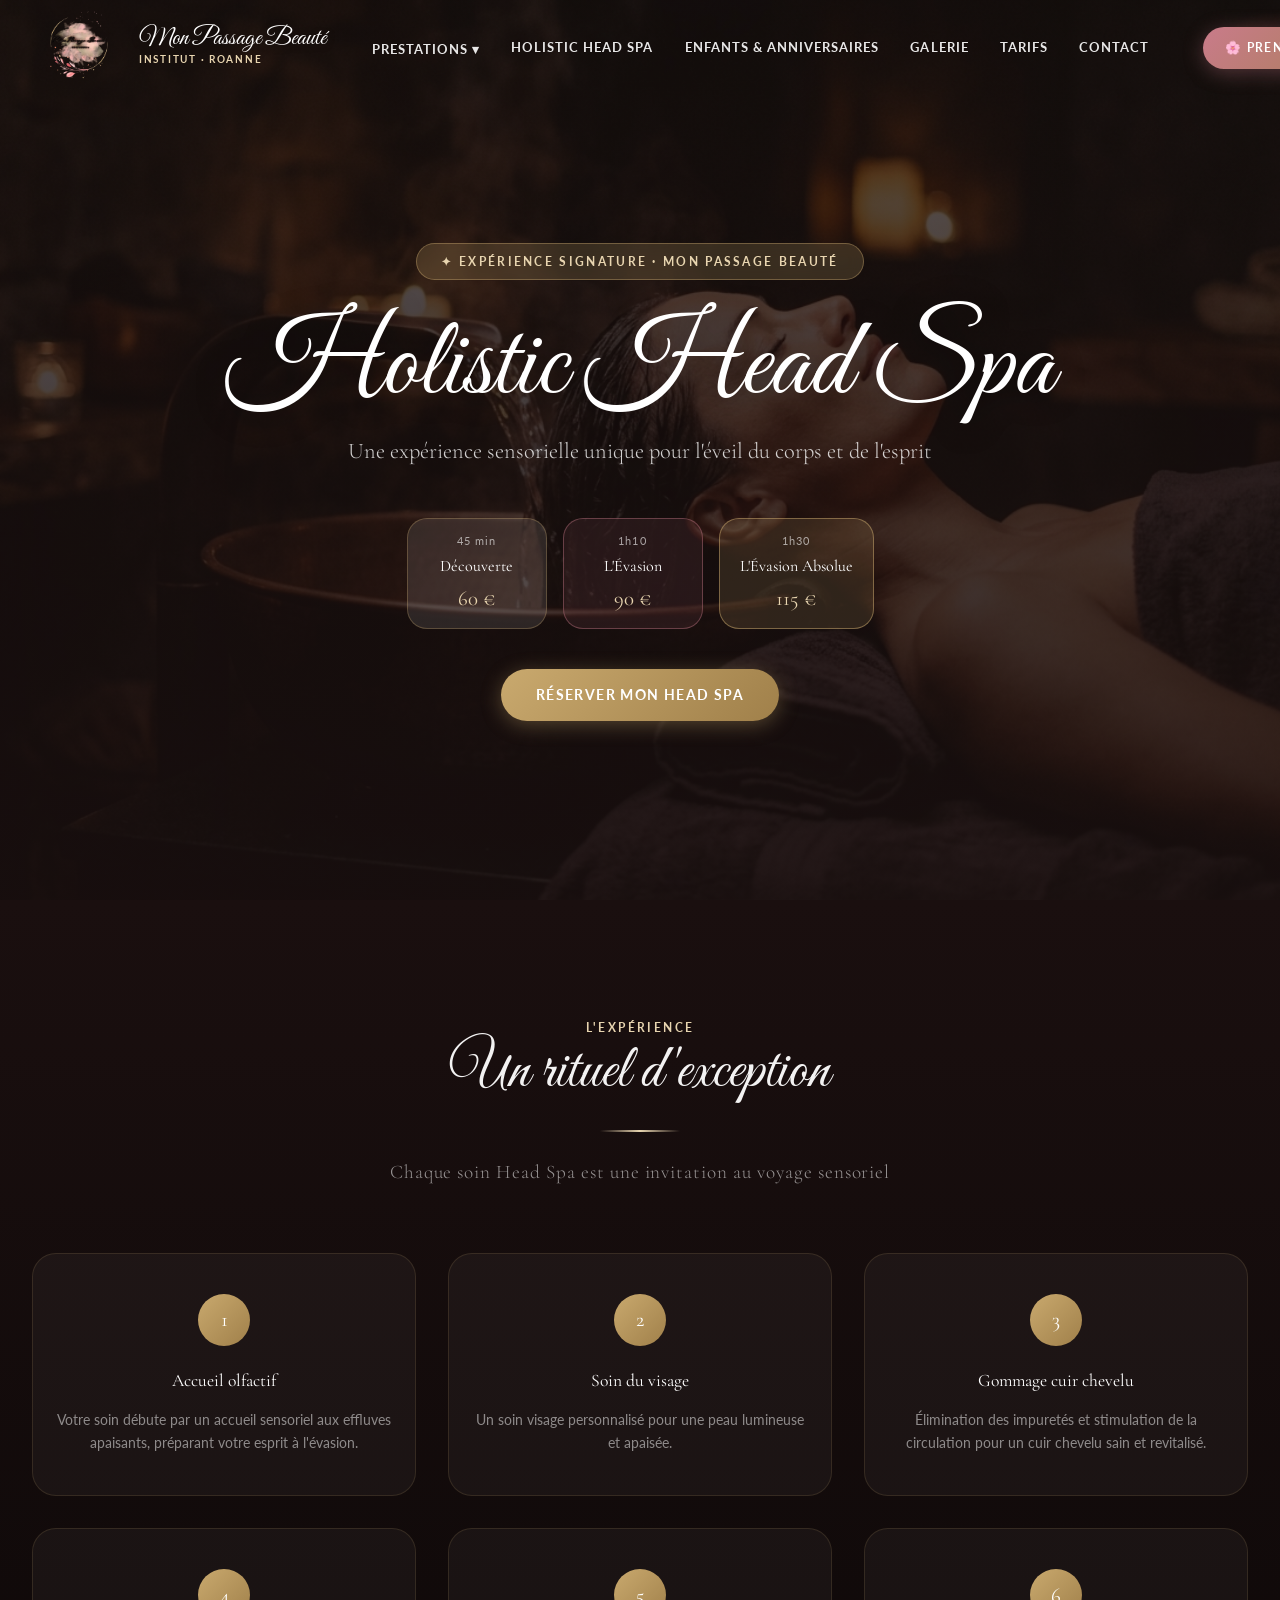
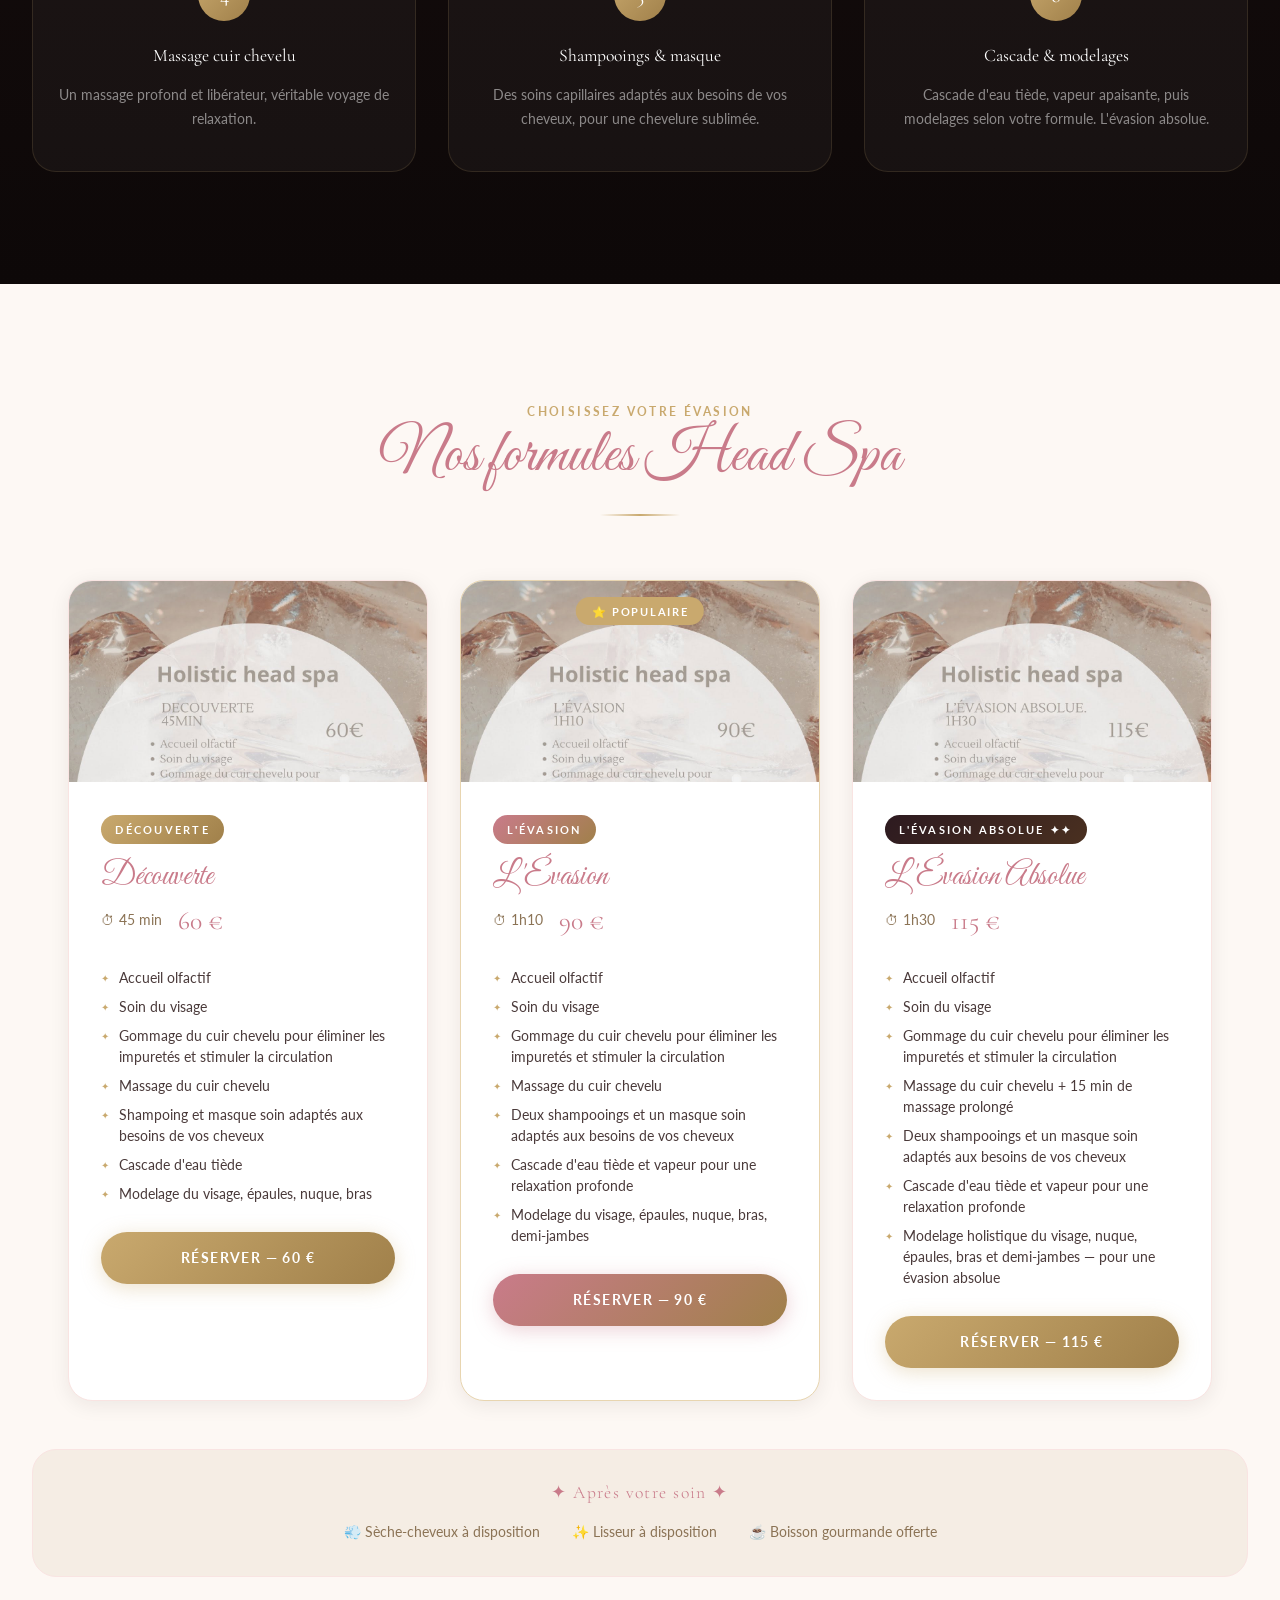
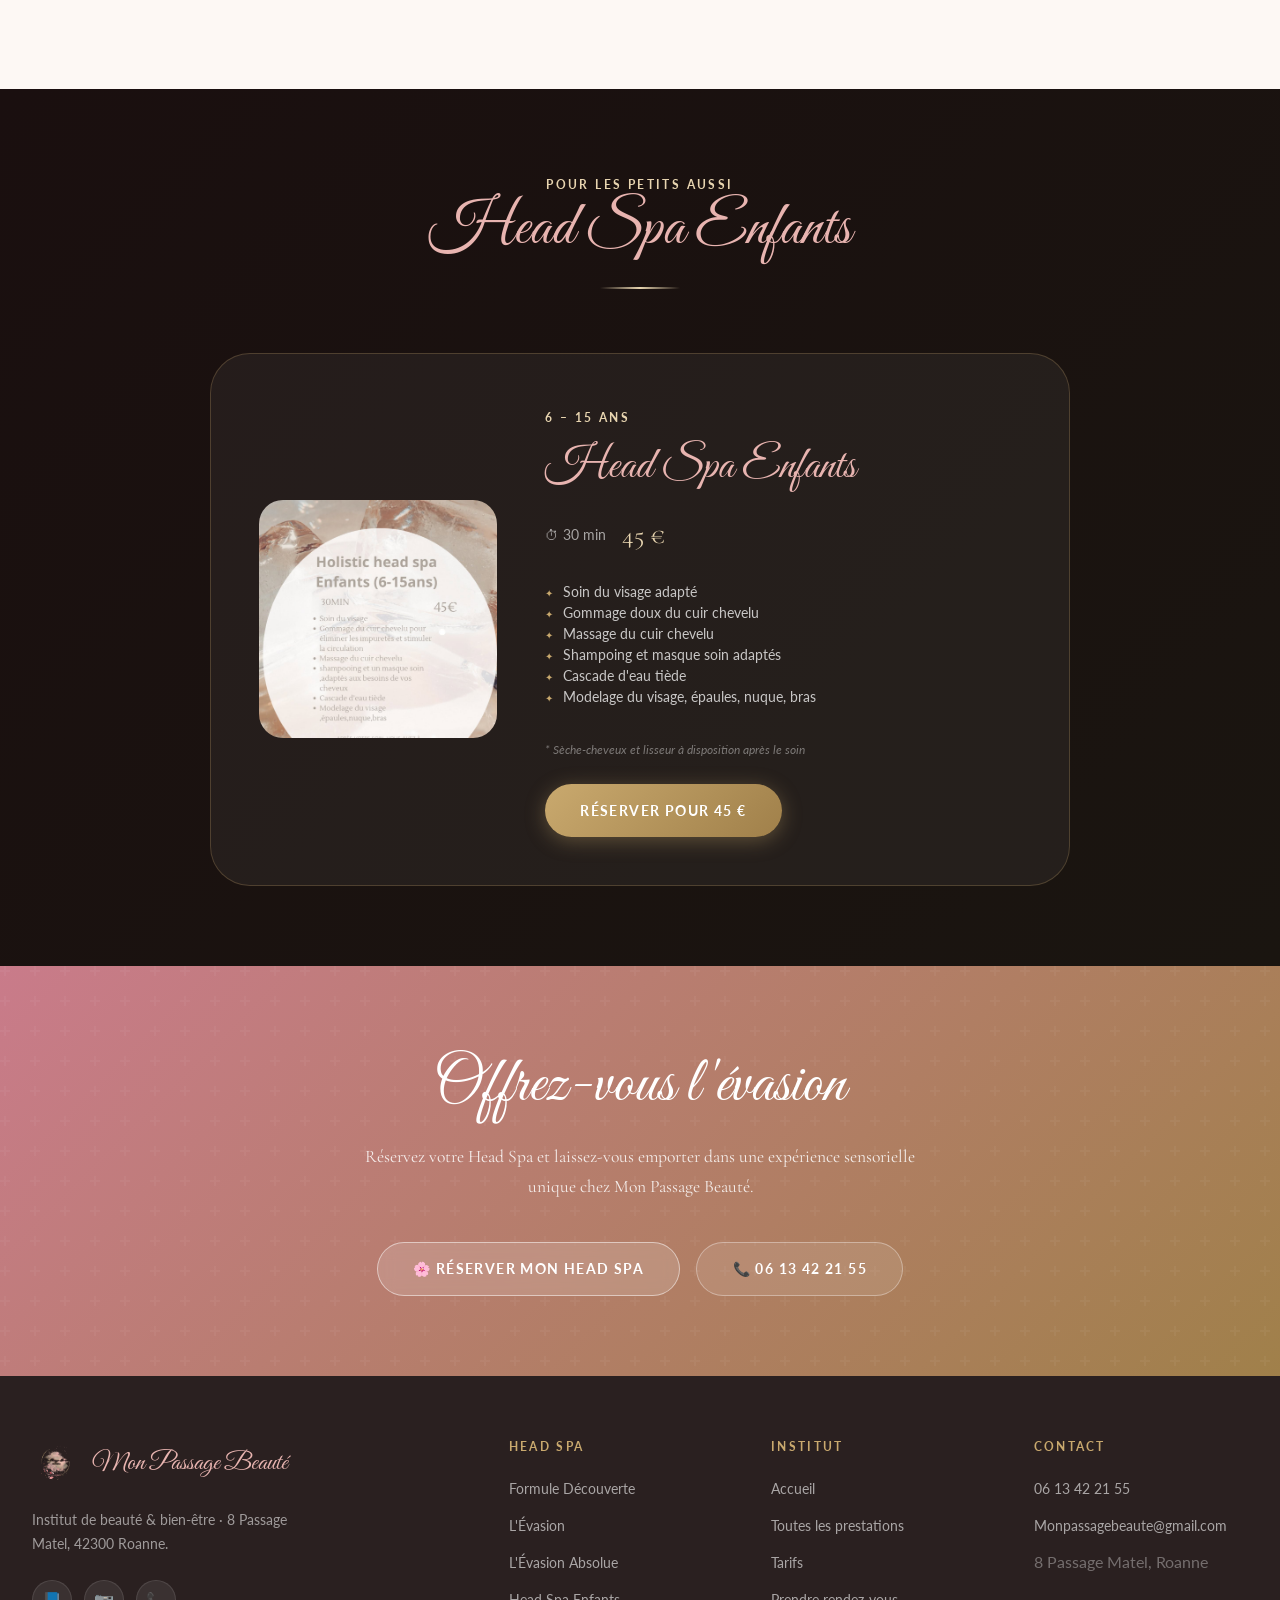
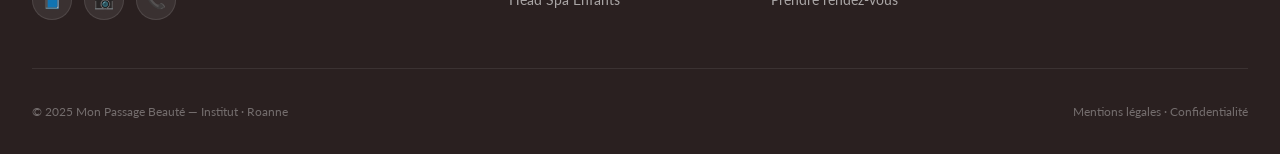
==== commit b85df3af: "fix(mobile): correction affichage hero head-spa (debordement)" ====
--- a/head-spa.html
+++ b/head-spa.html
@@ -10,8 +10,8 @@
   <link rel="preconnect" href="https://fonts.gstatic.com" crossorigin>
   <style>
     .hs-hero {
-      height: 100vh;
-      min-height: 600px;
+      min-height: 100vh;
+      padding: 8rem 0 4rem;
       display: flex;
       align-items: center;
       justify-content: center;
@@ -90,9 +90,10 @@
       background: rgba(255,255,255,0.1);
       border: 1px solid rgba(201,169,110,0.3);
       backdrop-filter: blur(8px);
-      padding: 0.75rem 1.5rem;
+      padding: 0.75rem 1.25rem;
       border-radius: 20px;
       text-align: center;
+      min-width: 140px;
     }
     .hs-price-pill-dur { font-size: 0.7rem; color: rgba(255,255,255,0.6); letter-spacing: 0.1em; margin-bottom: 0.2rem; }
     .hs-price-pill-name { font-family: var(--font-serif); font-size: 1rem; color: var(--white); }
@@ -193,9 +194,16 @@
     .after-soin-item { color: rgba(255,255,255,0.65); font-size: 0.875rem; display: flex; align-items: center; gap: 0.4rem; }
 
     @media (max-width: 768px) {
+      .hs-hero { padding: 7rem 0 5rem; }
+      .hs-hero-title { font-size: 3rem; margin-bottom: 1rem; }
+      .hs-hero-badge { margin-bottom: 1.5rem; font-size: 0.65rem; padding: 0.4rem 1rem; }
+      .hs-hero-subtitle { font-size: 1rem; margin-bottom: 2rem; }
+      .hs-hero-prices { gap: 0.75rem; flex-direction: row; }
+      .hs-price-pill { padding: 0.5rem 1rem; min-width: calc(50% - 0.5rem); }
+      .hs-price-pill-name { font-size: 0.9rem; }
+      .hs-price-pill-val { font-size: 1.1rem; }
       .experience-steps { grid-template-columns: 1fr; }
       .hs-enfants-card  { grid-template-columns: 1fr; }
-      .hs-hero-prices   { flex-direction: column; align-items: center; }
     }
   </style>
 </head>
--- a/css/style.css
+++ b/css/style.css
@@ -356,11 +356,15 @@
   justify-content: center;
   gap: 1.5rem;
   opacity: 0;
-  transition: var(--transition-slow);
+  pointer-events: none;
+  visibility: hidden;
+  transition: opacity 0.4s ease, visibility 0.4s;
 }
 
 .mobile-nav.open {
   opacity: 1;
+  pointer-events: auto;
+  visibility: visible;
 }
 
 .mobile-nav a {
